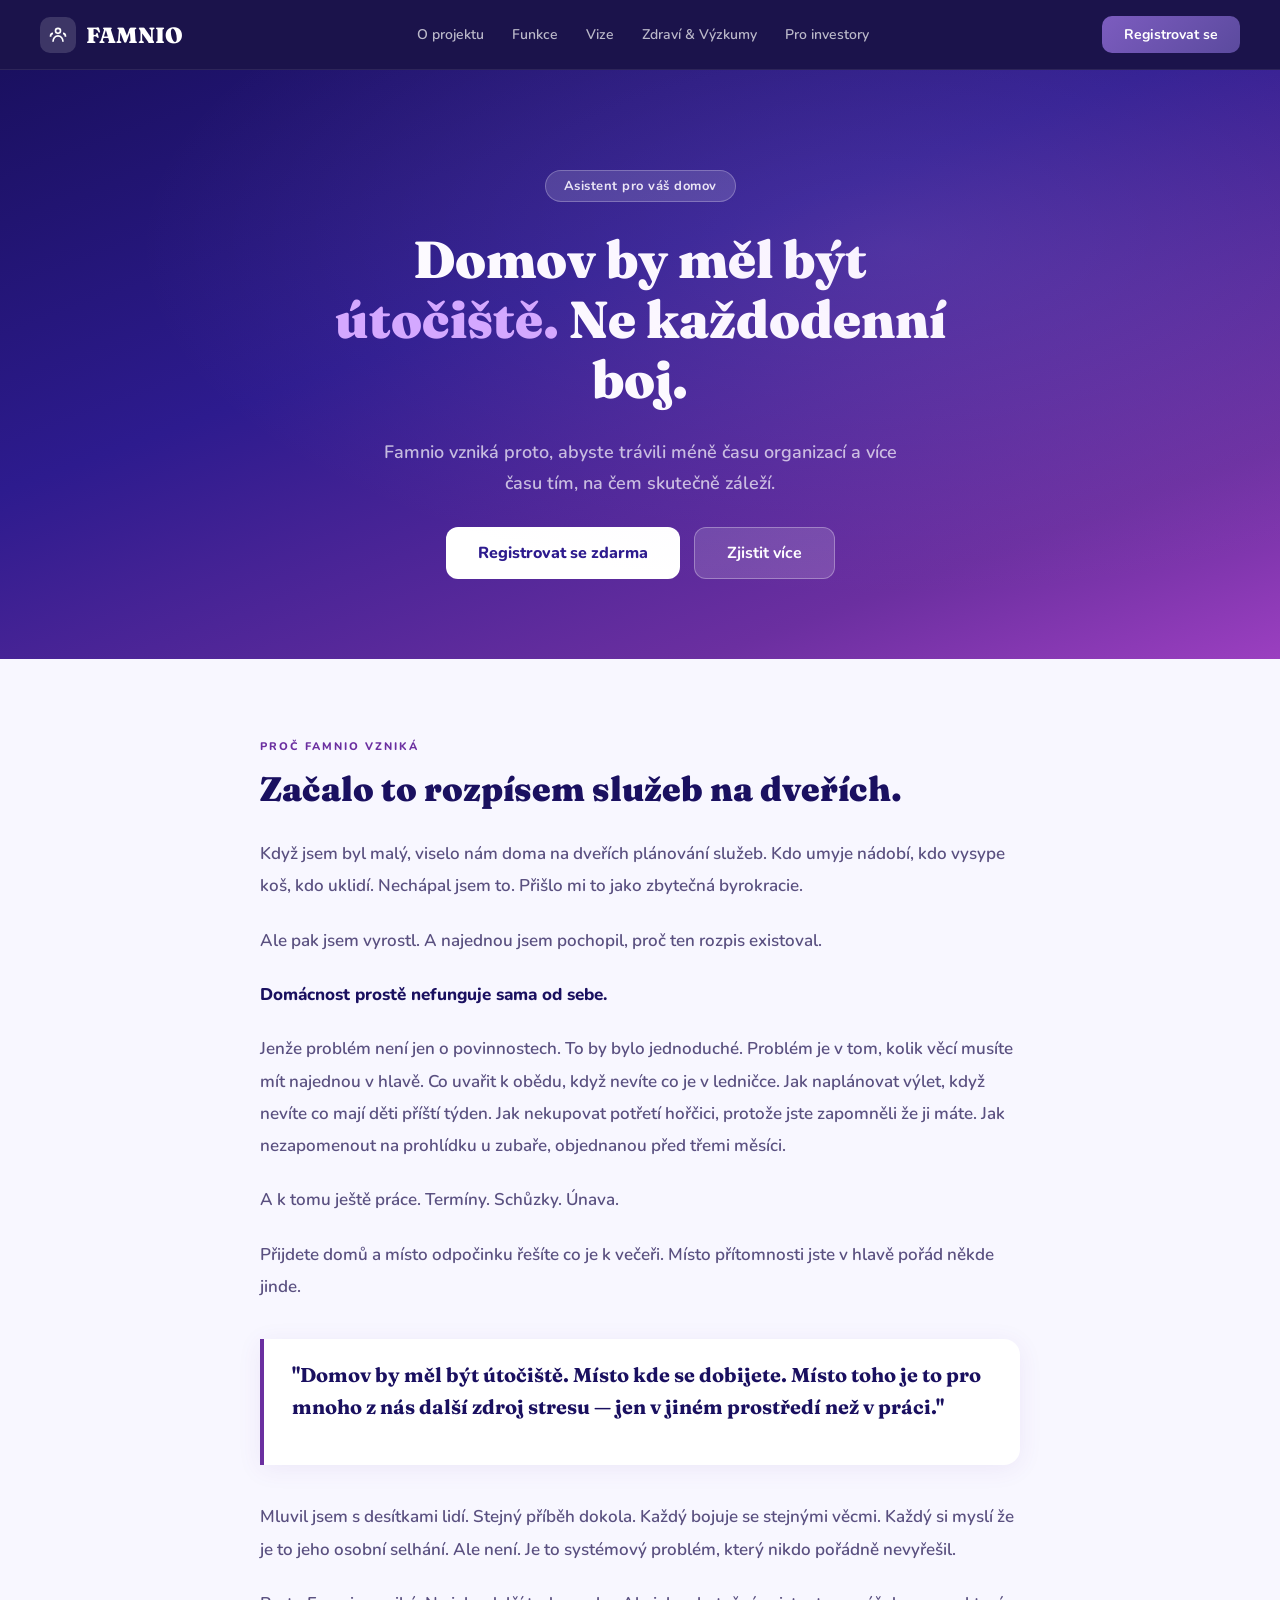
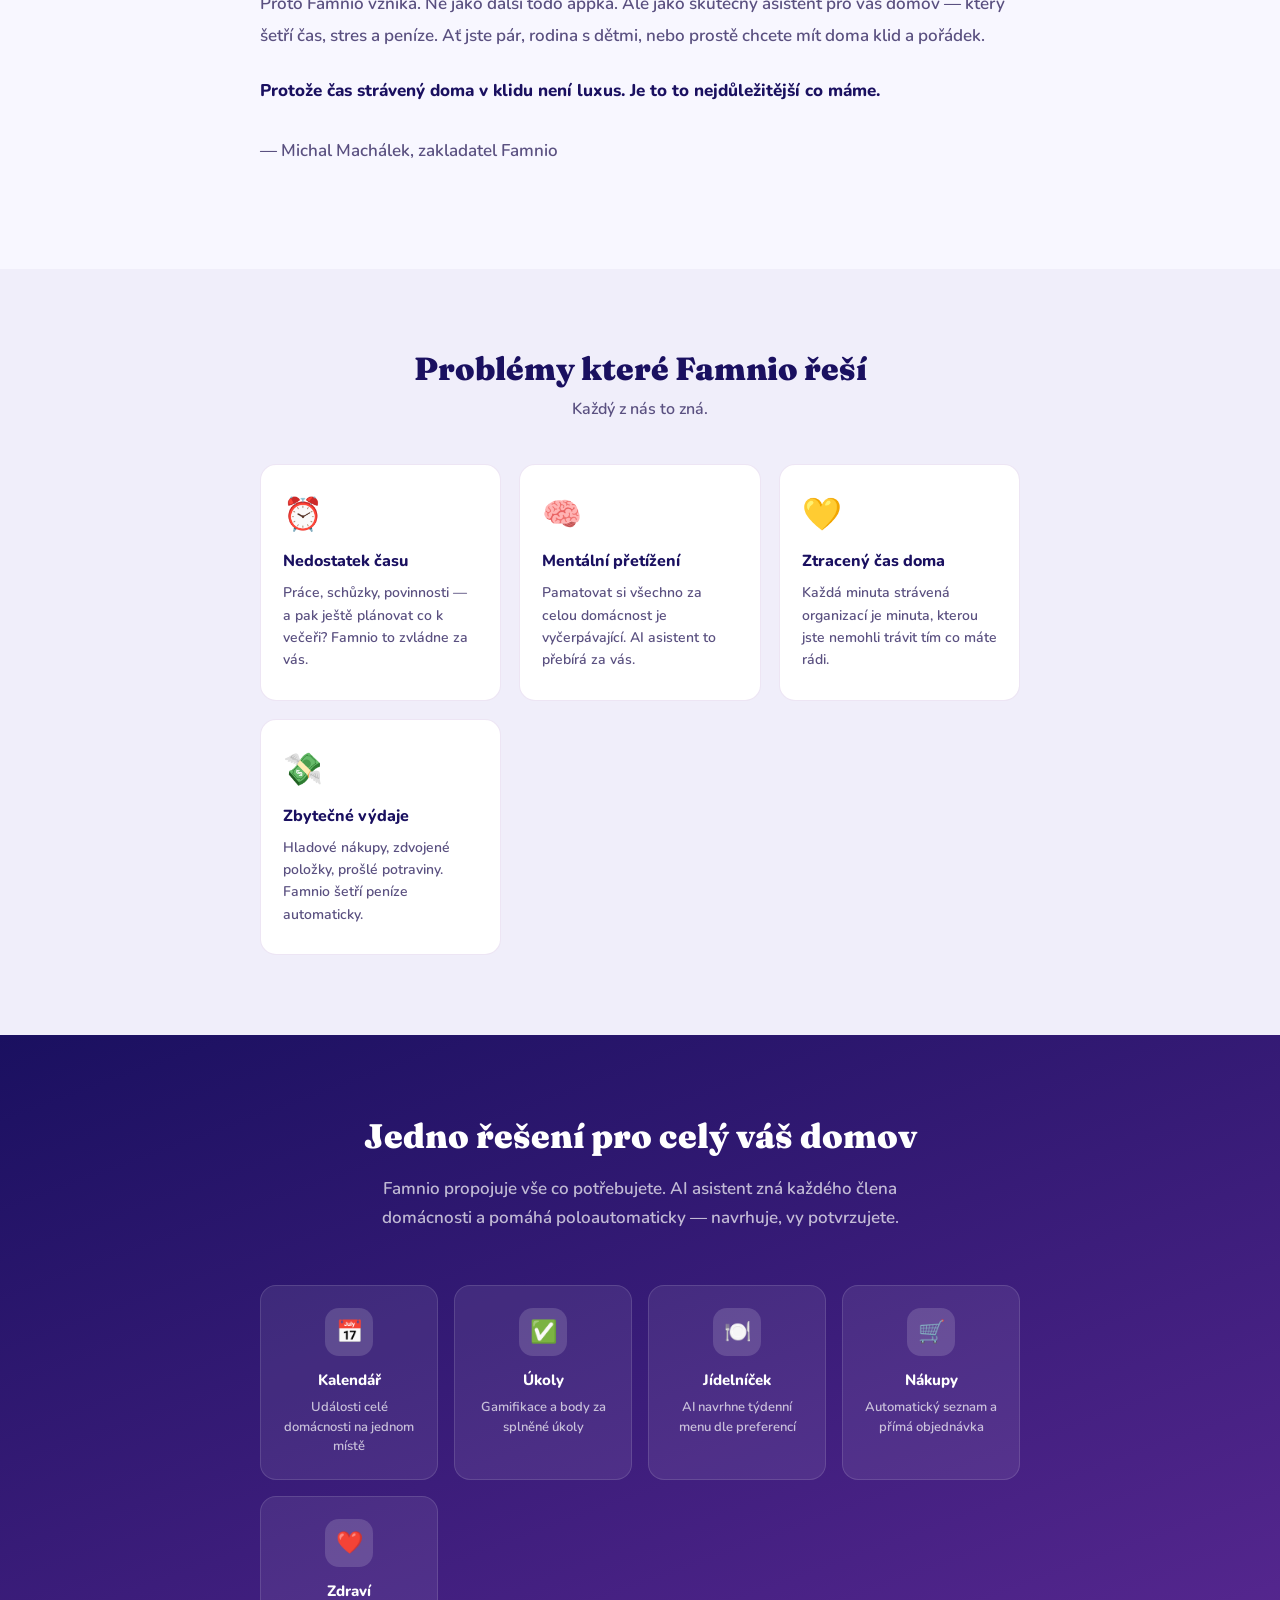
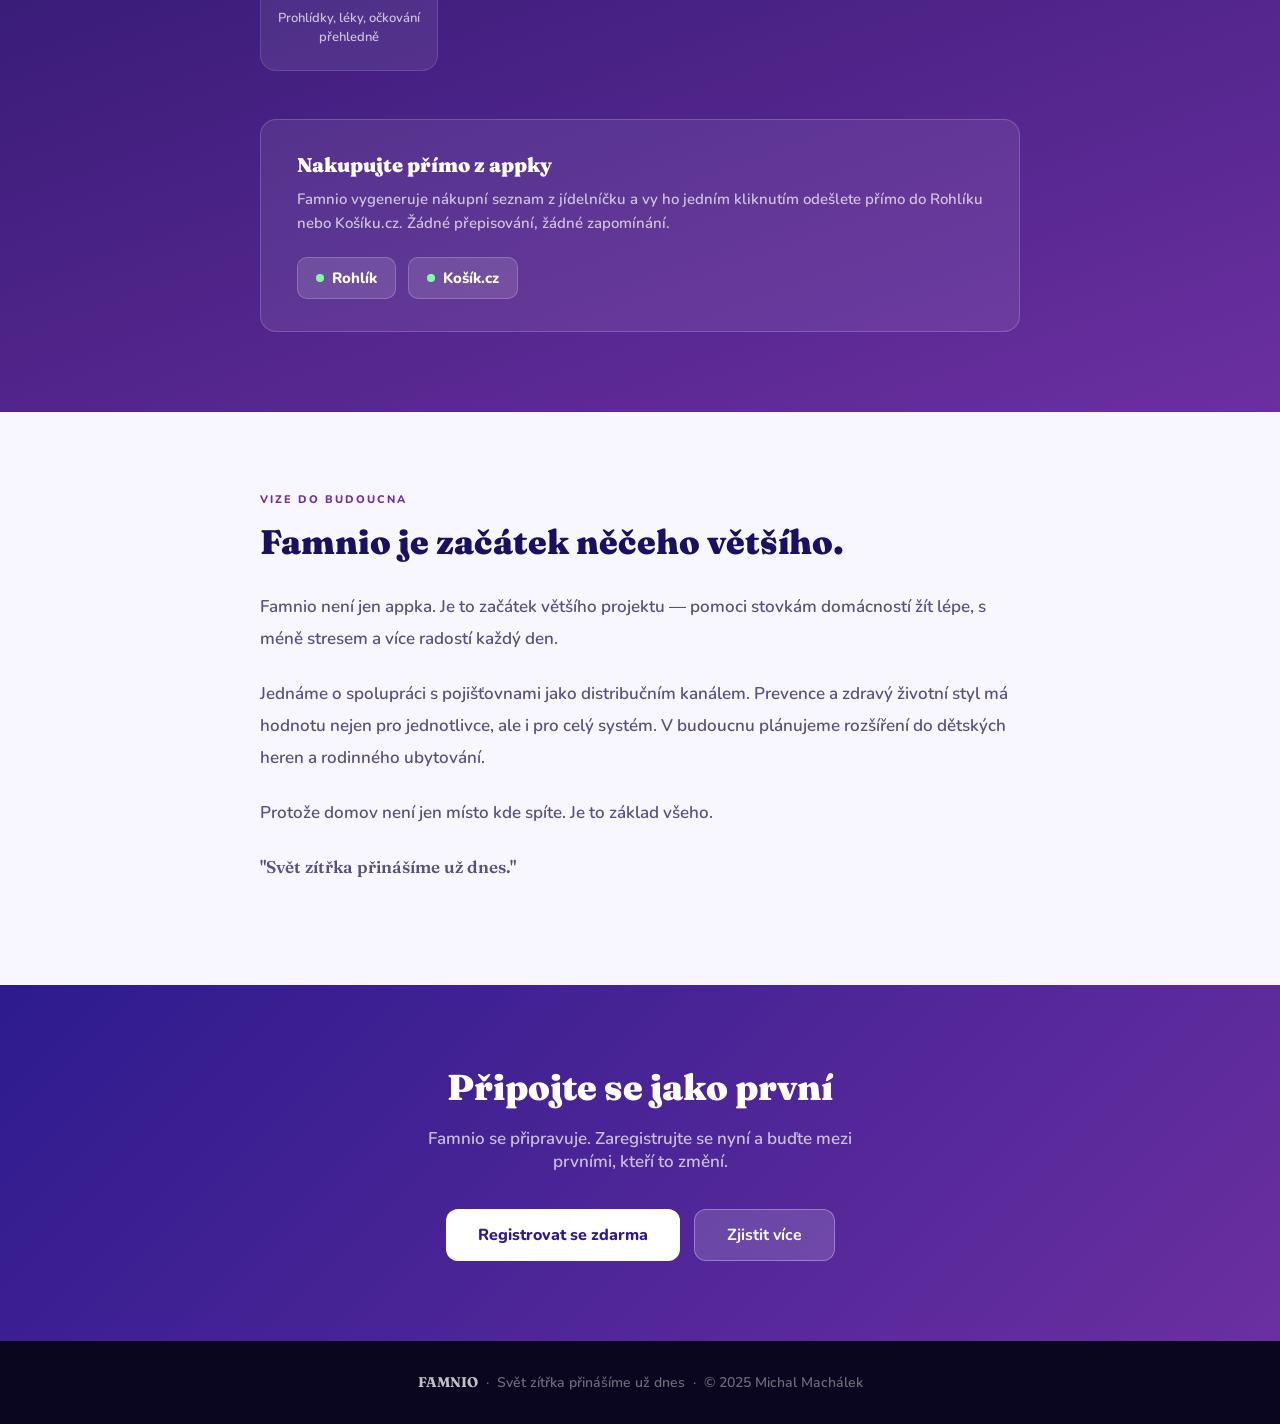
==== famnio.html @ 7dd809b7 "Přidán web famnio.html" ====
<!DOCTYPE html>
<html lang="cs">
<head>
  <meta charset="UTF-8">
  <meta name="viewport" content="width=device-width, initial-scale=1.0">
  <title>Famnio – Asistent pro váš domov</title>
  <link rel="preconnect" href="https://fonts.googleapis.com">
  <link href="https://fonts.googleapis.com/css2?family=Fraunces:wght@700;900&family=Nunito:wght@400;600;700;800&display=swap" rel="stylesheet">
  <style>
    :root {
      --purple-dark: #1a1060;
      --purple-mid: #2d1b8e;
      --purple: #6b2fa0;
      --purple-light: #9b3fc0;
      --purple-accent: #d4a8ff;
      --white: #ffffff;
      --white-70: rgba(255,255,255,0.7);
      --white-15: rgba(255,255,255,0.15);
      --white-08: rgba(255,255,255,0.08);
      --bg: #f8f7ff;
      --bg-alt: #f0eefa;
      --text: #1a1060;
      --text-secondary: #5a5080;
      --border: rgba(107,47,160,0.12);
      --radius: 16px;
    }
    * { box-sizing: border-box; margin: 0; padding: 0; }
    html { scroll-behavior: smooth; }
    body { font-family: 'Nunito', sans-serif; background: var(--bg); color: var(--text); }

    /* NAV */
    nav {
      display: flex; align-items: center; justify-content: space-between;
      padding: 16px 40px;
      background: rgba(20,12,70,0.97);
      border-bottom: 1px solid rgba(255,255,255,0.08);
      position: sticky; top: 0; z-index: 100;
      backdrop-filter: blur(12px);
    }
    .nav-logo { display: flex; align-items: center; gap: 10px; color: #fff; font-family: 'Fraunces', serif; font-size: 22px; font-weight: 900; text-decoration: none; }
    .nav-logo-icon { width: 36px; height: 36px; background: var(--white-15); border-radius: 10px; display: flex; align-items: center; justify-content: center; }
    .nav-links { display: flex; gap: 28px; }
    .nav-links a { color: var(--white-70); font-size: 14px; font-weight: 600; text-decoration: none; transition: color 0.2s; }
    .nav-links a:hover { color: #fff; }
    .btn-nav { background: linear-gradient(135deg, #7c5cbf, #5b4a9e); color: #fff; border: none; padding: 9px 22px; border-radius: 10px; font-size: 14px; font-weight: 700; cursor: pointer; font-family: 'Nunito', sans-serif; transition: opacity 0.2s; }
    .btn-nav:hover { opacity: 0.9; }

    /* HERO */
    .hero {
      background: linear-gradient(160deg, var(--purple-dark) 0%, var(--purple-mid) 40%, var(--purple) 80%, var(--purple-light) 100%);
      color: #fff; padding: 100px 40px 80px;
      text-align: center; display: flex; flex-direction: column; align-items: center; gap: 28px;
      position: relative; overflow: hidden;
    }
    .hero::before {
      content: ''; position: absolute; inset: 0;
      background: radial-gradient(ellipse at 70% 30%, rgba(212,168,255,0.15) 0%, transparent 60%);
      pointer-events: none;
    }
    .hero-badge {
      background: var(--white-15); border: 1px solid rgba(255,255,255,0.25);
      border-radius: 20px; padding: 6px 18px; font-size: 13px; font-weight: 700;
      color: rgba(255,255,255,0.9); letter-spacing: 0.5px;
    }
    .hero h1 { font-family: 'Fraunces', serif; font-size: 52px; font-weight: 900; line-height: 1.15; max-width: 680px; }
    .hero h1 span { color: var(--purple-accent); }
    .hero p { font-size: 18px; color: var(--white-70); max-width: 520px; line-height: 1.7; font-weight: 600; }
    .hero-btns { display: flex; gap: 14px; flex-wrap: wrap; justify-content: center; }
    .btn-primary { background: #fff; color: var(--purple-mid); border: none; padding: 14px 32px; border-radius: 12px; font-size: 16px; font-weight: 800; cursor: pointer; font-family: 'Nunito', sans-serif; transition: transform 0.15s; }
    .btn-primary:hover { transform: translateY(-2px); }
    .btn-secondary { background: var(--white-15); color: #fff; border: 1px solid rgba(255,255,255,0.3); padding: 14px 32px; border-radius: 12px; font-size: 16px; font-weight: 700; cursor: pointer; font-family: 'Nunito', sans-serif; transition: background 0.2s; }
    .btn-secondary:hover { background: rgba(255,255,255,0.2); }

    /* SECTIONS */
    .section { padding: 80px 40px; background: var(--bg); }
    .section-alt { padding: 80px 40px; background: var(--bg-alt); }
    .inner { max-width: 760px; margin: 0 auto; }
    .label { font-size: 11px; font-weight: 800; color: var(--purple); text-transform: uppercase; letter-spacing: 2px; margin-bottom: 14px; }
    .section-title { font-family: 'Fraunces', serif; font-size: 34px; font-weight: 900; color: var(--text); margin-bottom: 28px; line-height: 1.25; }
    .section-title-center { font-family: 'Fraunces', serif; font-size: 32px; font-weight: 900; color: var(--text); text-align: center; margin-bottom: 10px; }
    .section-sub { font-size: 16px; color: var(--text-secondary); text-align: center; margin-bottom: 44px; font-weight: 600; }

    /* STORY */
    .story-text p { font-size: 17px; color: var(--text-secondary); line-height: 1.9; margin-bottom: 22px; font-weight: 600; }
    .story-text strong { color: var(--text); font-weight: 800; }
    .quote-block {
      border-left: 4px solid var(--purple); padding: 20px 28px; margin: 36px 0;
      background: white; border-radius: 0 16px 16px 0;
      box-shadow: 0 4px 24px rgba(107,47,160,0.08);
    }
    .quote-block p { font-family: 'Fraunces', serif; font-size: 20px; color: var(--text); line-height: 1.6; font-weight: 700; }
    .author { font-size: 15px; color: var(--purple); font-weight: 800; margin-top: 28px; }

    /* PROBLEMS */
    .problems-grid { display: grid; grid-template-columns: repeat(auto-fit, minmax(200px, 1fr)); gap: 18px; }
    .problem-card { background: white; border: 1px solid var(--border); border-radius: var(--radius); padding: 28px 22px; transition: box-shadow 0.2s; }
    .problem-card:hover { box-shadow: 0 8px 32px rgba(107,47,160,0.12); }
    .problem-icon { font-size: 32px; margin-bottom: 14px; }
    .problem-card h3 { font-size: 16px; font-weight: 800; color: var(--text); margin-bottom: 10px; }
    .problem-card p { font-size: 14px; color: var(--text-secondary); line-height: 1.6; font-weight: 600; }

    /* SOLUTION */
    .solution {
      background: linear-gradient(160deg, var(--purple-dark), var(--purple));
      color: #fff; padding: 80px 40px; text-align: center;
    }
    .solution h2 { font-family: 'Fraunces', serif; font-size: 34px; font-weight: 900; margin-bottom: 18px; }
    .solution > p { font-size: 17px; color: var(--white-70); max-width: 540px; margin: 0 auto 52px; line-height: 1.7; font-weight: 600; }
    .features-grid { display: grid; grid-template-columns: repeat(auto-fit, minmax(160px, 1fr)); gap: 16px; max-width: 760px; margin: 0 auto 48px; }
    .feature-card { background: var(--white-08); border: 1px solid rgba(255,255,255,0.12); border-radius: var(--radius); padding: 22px 16px; text-align: center; transition: background 0.2s; }
    .feature-card:hover { background: rgba(255,255,255,0.12); }
    .feature-icon { width: 48px; height: 48px; border-radius: 14px; background: var(--white-15); display: flex; align-items: center; justify-content: center; margin: 0 auto 14px; font-size: 22px; }
    .feature-card h3 { font-size: 15px; font-weight: 800; color: #fff; margin-bottom: 8px; }
    .feature-card p { font-size: 13px; color: var(--white-70); line-height: 1.5; font-weight: 600; }

    /* INTEGRATION BOX */
    .integration-box {
      background: var(--white-08); border: 1px solid rgba(255,255,255,0.18);
      border-radius: var(--radius); padding: 32px 36px; max-width: 760px; margin: 0 auto;
      text-align: left;
    }
    .integration-box h3 { font-family: 'Fraunces', serif; font-size: 20px; font-weight: 900; color: #fff; margin-bottom: 10px; }
    .integration-box p { font-size: 15px; color: var(--white-70); margin-bottom: 22px; line-height: 1.6; font-weight: 600; }
    .integration-logos { display: flex; gap: 12px; flex-wrap: wrap; }
    .integration-badge {
      background: rgba(255,255,255,0.12); border: 1px solid rgba(255,255,255,0.2);
      border-radius: 10px; padding: 10px 18px; font-size: 15px; font-weight: 800;
      color: #fff; display: flex; align-items: center; gap: 8px;
    }
    .badge-dot { width: 8px; height: 8px; border-radius: 50%; background: #7dff9b; }

    /* VISION */
    .vision-text p { font-size: 17px; color: var(--text-secondary); line-height: 1.9; margin-bottom: 22px; font-weight: 600; }
    .vision-quote { font-family: 'Fraunces', serif; font-size: 22px; color: var(--purple); font-weight: 900; margin-top: 12px; }

    /* CTA */
    .cta {
      background: linear-gradient(135deg, var(--purple-mid), var(--purple));
      padding: 80px 40px; text-align: center; color: #fff;
    }
    .cta h2 { font-family: 'Fraunces', serif; font-size: 36px; font-weight: 900; margin-bottom: 18px; }
    .cta p { font-size: 17px; color: var(--white-70); margin-bottom: 36px; max-width: 480px; margin-left: auto; margin-right: auto; font-weight: 600; }
    .cta-btns { display: flex; gap: 14px; justify-content: center; flex-wrap: wrap; }

    /* FOOTER */
    footer {
      background: #0a061f; color: rgba(255,255,255,0.4);
      padding: 32px 40px; text-align: center; font-size: 14px; font-weight: 600;
    }
    footer strong { color: rgba(255,255,255,0.75); font-family: 'Fraunces', serif; }

    @media (max-width: 768px) {
      nav { padding: 14px 20px; }
      .nav-links { display: none; }
      .hero { padding: 70px 24px 60px; }
      .hero h1 { font-size: 36px; }
      .section, .section-alt { padding: 60px 24px; }
      .solution { padding: 60px 24px; }
      .cta { padding: 60px 24px; }
      footer { padding: 24px 20px; }
    }
  </style>
</head>
<body>

<nav>
  <a class="nav-logo" href="#">
    <div class="nav-logo-icon">
      <svg width="20" height="20" viewBox="0 0 24 24" fill="none" stroke="white" stroke-width="2">
        <circle cx="12" cy="7" r="3"/>
        <path d="M6 20c0-4 2.7-7 6-7s6 3 6 7"/>
        <path d="M3 14c0-2.5 1.5-4 3-4"/>
        <path d="M21 14c0-2.5-1.5-4-3-4"/>
      </svg>
    </div>
    FAMNIO
  </a>
  <div class="nav-links">
    <a href="#proc">O projektu</a>
    <a href="#funkce">Funkce</a>
    <a href="#vize">Vize</a>
    <a href="#zdravi">Zdraví & Výzkumy</a>
    <a href="#investori">Pro investory</a>
  </div>
  <button class="btn-nav">Registrovat se</button>
</nav>

<div class="hero">
  <span class="hero-badge">Asistent pro váš domov</span>
  <h1>Domov by měl být <span>útočiště.</span> Ne každodenní boj.</h1>
  <p>Famnio vzniká proto, abyste trávili méně času organizací a více času tím, na čem skutečně záleží.</p>
  <div class="hero-btns">
    <button class="btn-primary">Registrovat se zdarma</button>
    <button class="btn-secondary">Zjistit více</button>
  </div>
</div>

<div class="section" id="proc">
  <div class="inner">
    <p class="label">Proč Famnio vzniká</p>
    <h2 class="section-title">Začalo to rozpísem služeb na dveřích.</h2>
    <div class="story-text">
      <p>Když jsem byl malý, viselo nám doma na dveřích plánování služeb. Kdo umyje nádobí, kdo vysype koš, kdo uklidí. Nechápal jsem to. Přišlo mi to jako zbytečná byrokracie.</p>
      <p>Ale pak jsem vyrostl. A najednou jsem pochopil, proč ten rozpis existoval.</p>
      <p><strong>Domácnost prostě nefunguje sama od sebe.</strong></p>
      <p>Jenže problém není jen o povinnostech. To by bylo jednoduché. Problém je v tom, kolik věcí musíte mít najednou v hlavě. Co uvařit k obědu, když nevíte co je v ledničce. Jak naplánovat výlet, když nevíte co mají děti příští týden. Jak nekupovat potřetí hořčici, protože jste zapomněli že ji máte. Jak nezapomenout na prohlídku u zubaře, objednanou před třemi měsíci.</p>
      <p>A k tomu ještě práce. Termíny. Schůzky. Únava.</p>
      <p>Přijdete domů a místo odpočinku řešíte co je k večeři. Místo přítomnosti jste v hlavě pořád někde jinde.</p>
      <div class="quote-block">
        <p>"Domov by měl být útočiště. Místo kde se dobijete. Místo toho je to pro mnoho z nás další zdroj stresu — jen v jiném prostředí než v práci."</p>
      </div>
      <p>Mluvil jsem s desítkami lidí. Stejný příběh dokola. Každý bojuje se stejnými věcmi. Každý si myslí že je to jeho osobní selhání. Ale není. Je to systémový problém, který nikdo pořádně nevyřešil.</p>
      <p>Proto Famnio vzniká. Ne jako další todo appka. Ale jako skutečný asistent pro váš domov — který šetří čas, stres a peníze. Ať jste pár, rodina s dětmi, nebo prostě chcete mít doma klid a pořádek.</p>
      <p><strong>Protože čas strávený doma v klidu není luxus. Je to to nejdůležitější co máme.</strong></p>
      <p class="author">— Michal Machálek, zakladatel Famnio</p>
    </div>
  </div>
</div>

<div class="section-alt">
  <div class="inner">
    <p class="section-title-center">Problémy které Famnio řeší</p>
    <p class="section-sub">Každý z nás to zná.</p>
    <div class="problems-grid">
      <div class="problem-card">
        <div class="problem-icon">⏰</div>
        <h3>Nedostatek času</h3>
        <p>Práce, schůzky, povinnosti — a pak ještě plánovat co k večeři? Famnio to zvládne za vás.</p>
      </div>
      <div class="problem-card">
        <div class="problem-icon">🧠</div>
        <h3>Mentální přetížení</h3>
        <p>Pamatovat si všechno za celou domácnost je vyčerpávající. AI asistent to přebírá za vás.</p>
      </div>
      <div class="problem-card">
        <div class="problem-icon">💛</div>
        <h3>Ztracený čas doma</h3>
        <p>Každá minuta strávená organizací je minuta, kterou jste nemohli trávit tím co máte rádi.</p>
      </div>
      <div class="problem-card">
        <div class="problem-icon">💸</div>
        <h3>Zbytečné výdaje</h3>
        <p>Hladové nákupy, zdvojené položky, prošlé potraviny. Famnio šetří peníze automaticky.</p>
      </div>
    </div>
  </div>
</div>

<div class="solution" id="funkce">
  <h2>Jedno řešení pro celý váš domov</h2>
  <p>Famnio propojuje vše co potřebujete. AI asistent zná každého člena domácnosti a pomáhá poloautomaticky — navrhuje, vy potvrzujete.</p>
  <div class="features-grid">
    <div class="feature-card">
      <div class="feature-icon">📅</div>
      <h3>Kalendář</h3>
      <p>Události celé domácnosti na jednom místě</p>
    </div>
    <div class="feature-card">
      <div class="feature-icon">✅</div>
      <h3>Úkoly</h3>
      <p>Gamifikace a body za splněné úkoly</p>
    </div>
    <div class="feature-card">
      <div class="feature-icon">🍽️</div>
      <h3>Jídelníček</h3>
      <p>AI navrhne týdenní menu dle preferencí</p>
    </div>
    <div class="feature-card">
      <div class="feature-icon">🛒</div>
      <h3>Nákupy</h3>
      <p>Automatický seznam a přímá objednávka</p>
    </div>
    <div class="feature-card">
      <div class="feature-icon">❤️</div>
      <h3>Zdraví</h3>
      <p>Prohlídky, léky, očkování přehledně</p>
    </div>
  </div>
  <div class="integration-box">
    <h3>Nakupujte přímo z appky</h3>
    <p>Famnio vygeneruje nákupní seznam z jídelníčku a vy ho jedním kliknutím odešlete přímo do Rohlíku nebo Košíku.cz. Žádné přepisování, žádné zapomínání.</p>
    <div class="integration-logos">
      <div class="integration-badge"><div class="badge-dot"></div> Rohlík</div>
      <div class="integration-badge"><div class="badge-dot"></div> Košík.cz</div>
    </div>
  </div>
</div>

<div class="section" id="vize">
  <div class="inner">
    <p class="label">Vize do budoucna</p>
    <h2 class="section-title">Famnio je začátek něčeho většího.</h2>
    <div class="vision-text">
      <p>Famnio není jen appka. Je to začátek většího projektu — pomoci stovkám domácností žít lépe, s méně stresem a více radostí každý den.</p>
      <p>Jednáme o spolupráci s pojišťovnami jako distribučním kanálem. Prevence a zdravý životní styl má hodnotu nejen pro jednotlivce, ale i pro celý systém. V budoucnu plánujeme rozšíření do dětských heren a rodinného ubytování.</p>
      <p>Protože domov není jen místo kde spíte. Je to základ všeho.</p>
      <p class="vision-quote">"Svět zítřka přinášíme už dnes."</p>
    </div>
  </div>
</div>

<div class="cta">
  <h2>Připojte se jako první</h2>
  <p>Famnio se připravuje. Zaregistrujte se nyní a buďte mezi prvními, kteří to změní.</p>
  <div class="cta-btns">
    <button class="btn-primary">Registrovat se zdarma</button>
    <button class="btn-secondary">Zjistit více</button>
  </div>
</div>

<footer>
  <strong>FAMNIO</strong> &nbsp;·&nbsp; Svět zítřka přinášíme už dnes &nbsp;·&nbsp; © 2025 Michal Machálek
</footer>

</body>
</html>
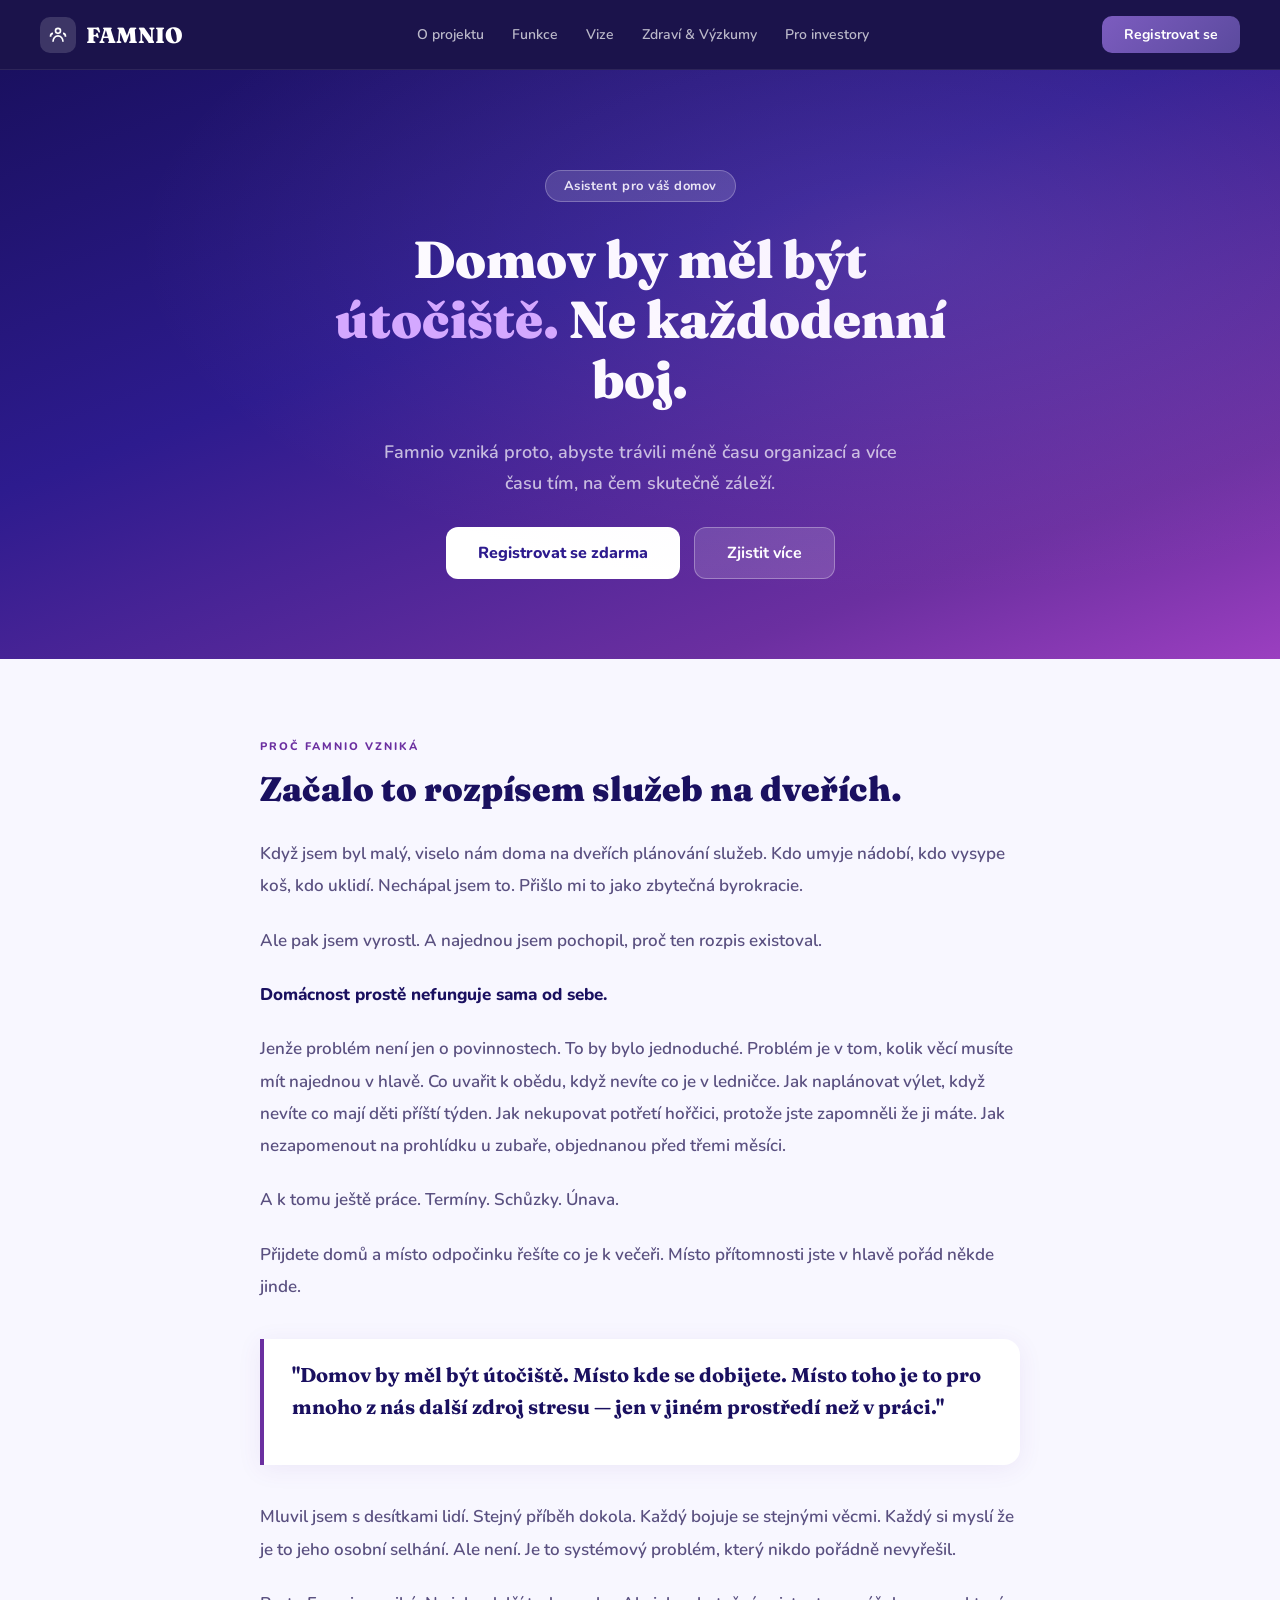
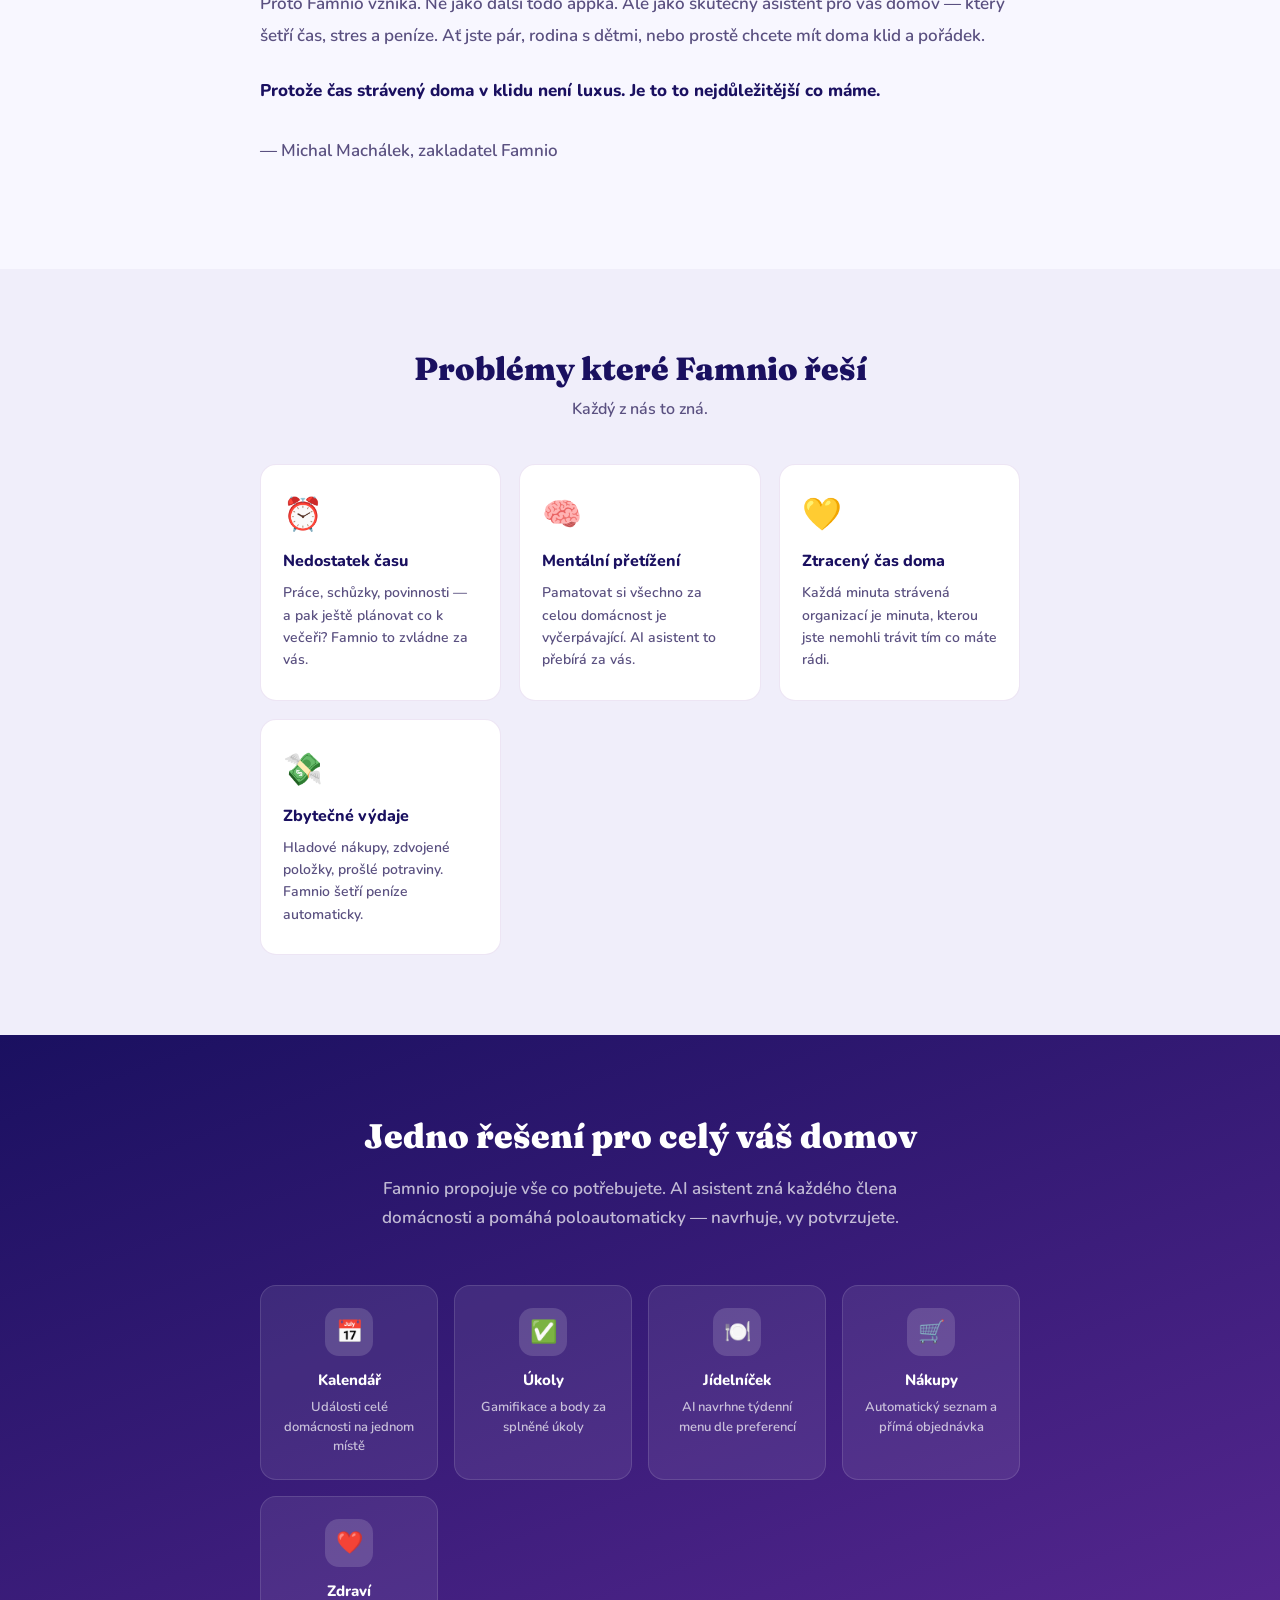
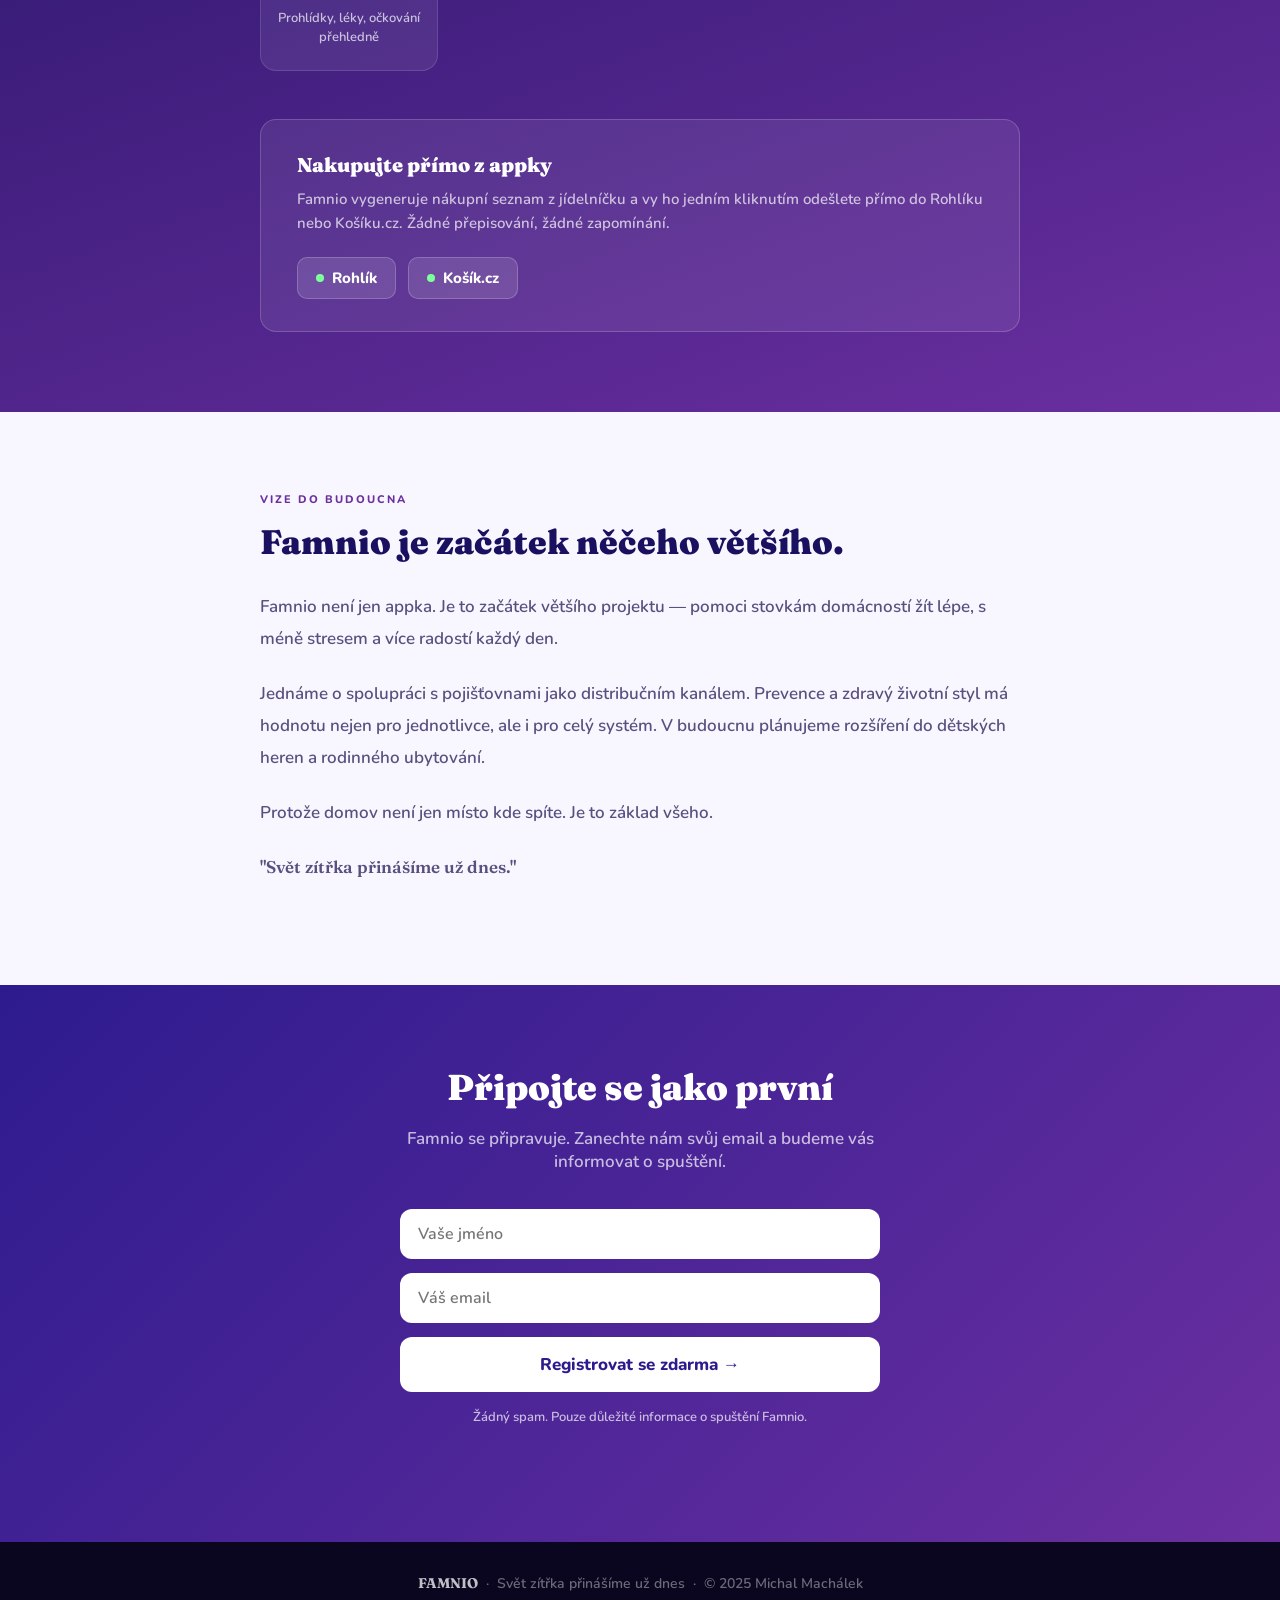
==== commit c8d1cf9f: "Přidán registrační formulář" ====
--- a/famnio.html
+++ b/famnio.html
@@ -182,7 +182,7 @@
     <a href="#zdravi">Zdraví & Výzkumy</a>
     <a href="#investori">Pro investory</a>
   </div>
-  <button class="btn-nav">Registrovat se</button>
+  <a href="#registrace" style="text-decoration:none;"><button class="btn-nav">Registrovat se</button></a>
 </nav>
 
 <div class="hero">
@@ -299,13 +299,19 @@
   </div>
 </div>
 
-<div class="cta">
+<div class="cta" id="registrace">
   <h2>Připojte se jako první</h2>
-  <p>Famnio se připravuje. Zaregistrujte se nyní a buďte mezi prvními, kteří to změní.</p>
-  <div class="cta-btns">
-    <button class="btn-primary">Registrovat se zdarma</button>
-    <button class="btn-secondary">Zjistit více</button>
-  </div>
+  <p>Famnio se připravuje. Zanechte nám svůj email a budeme vás informovat o spuštění.</p>
+  <form action="https://formspree.io/f/xjgzvvoe" method="POST" style="max-width:480px; margin:0 auto; display:flex; flex-direction:column; gap:14px;">
+    <input type="text" name="name" placeholder="Vaše jméno" required
+      style="padding:14px 18px; border-radius:12px; border:none; font-size:16px; font-family:'Nunito',sans-serif; font-weight:600; outline:none;">
+    <input type="email" name="email" placeholder="Váš email" required
+      style="padding:14px 18px; border-radius:12px; border:none; font-size:16px; font-family:'Nunito',sans-serif; font-weight:600; outline:none;">
+    <input type="hidden" name="_subject" value="Nová registrace – Famnio">
+    <input type="hidden" name="_next" value="https://makeower2.github.io/famnio2.0/famnio.html?dekujeme=1">
+    <button type="submit" class="btn-primary" style="width:100%; padding:16px; font-size:17px;">Registrovat se zdarma →</button>
+  </form>
+  <p style="margin-top:16px; font-size:13px; color:var(--white-70);">Žádný spam. Pouze důležité informace o spuštění Famnio.</p>
 </div>
 
 <footer>
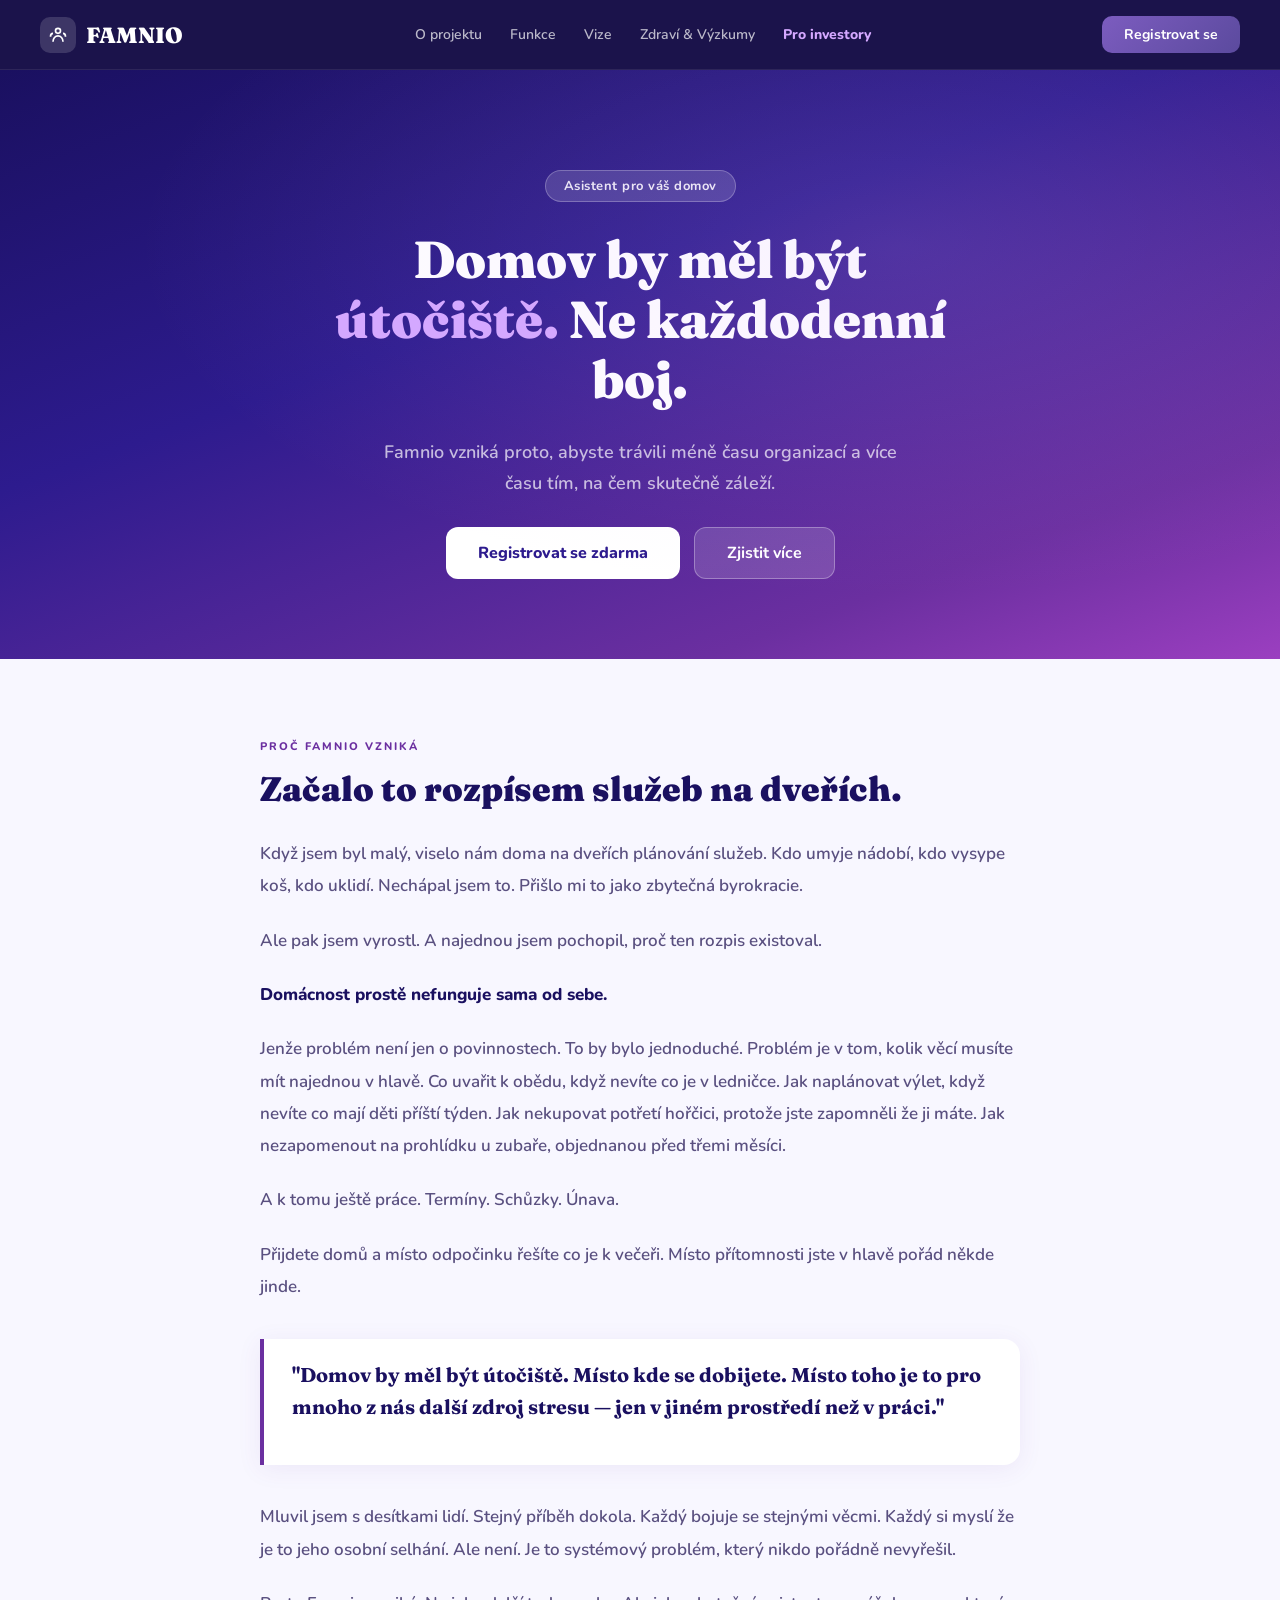
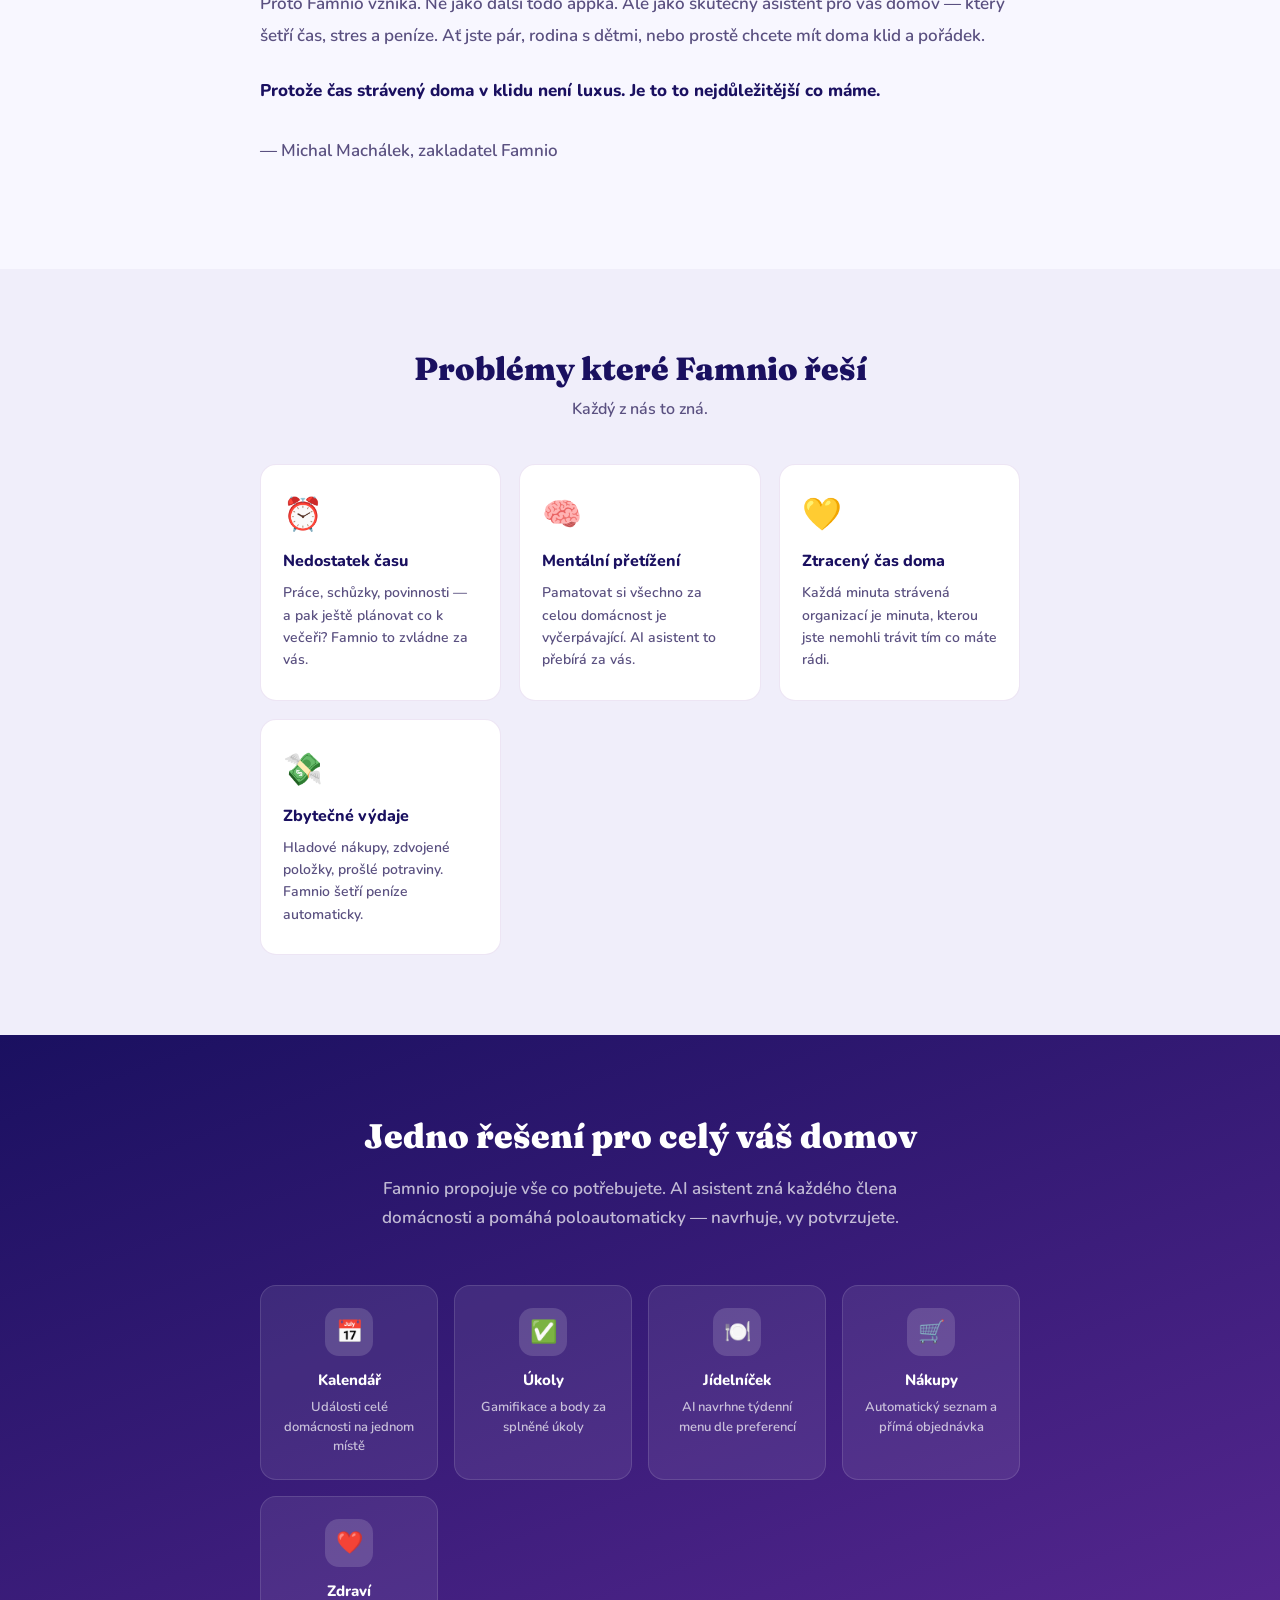
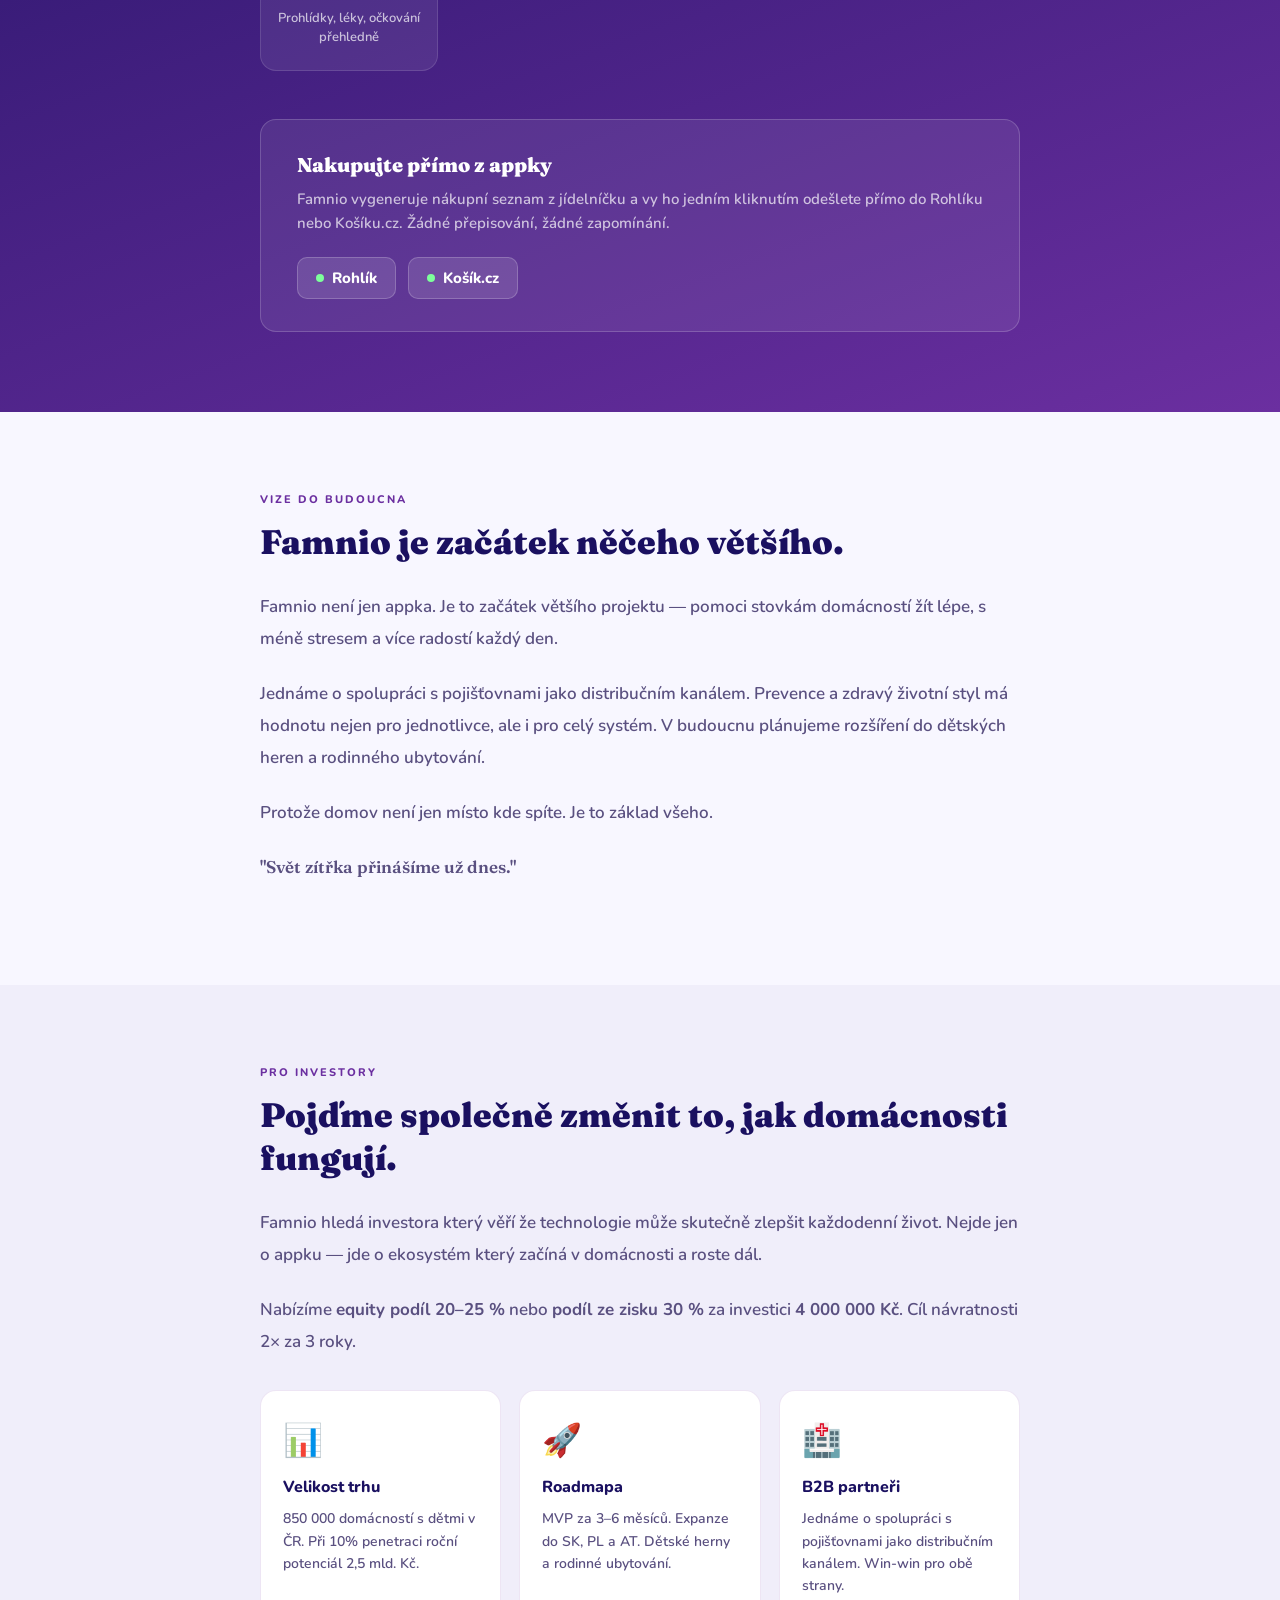
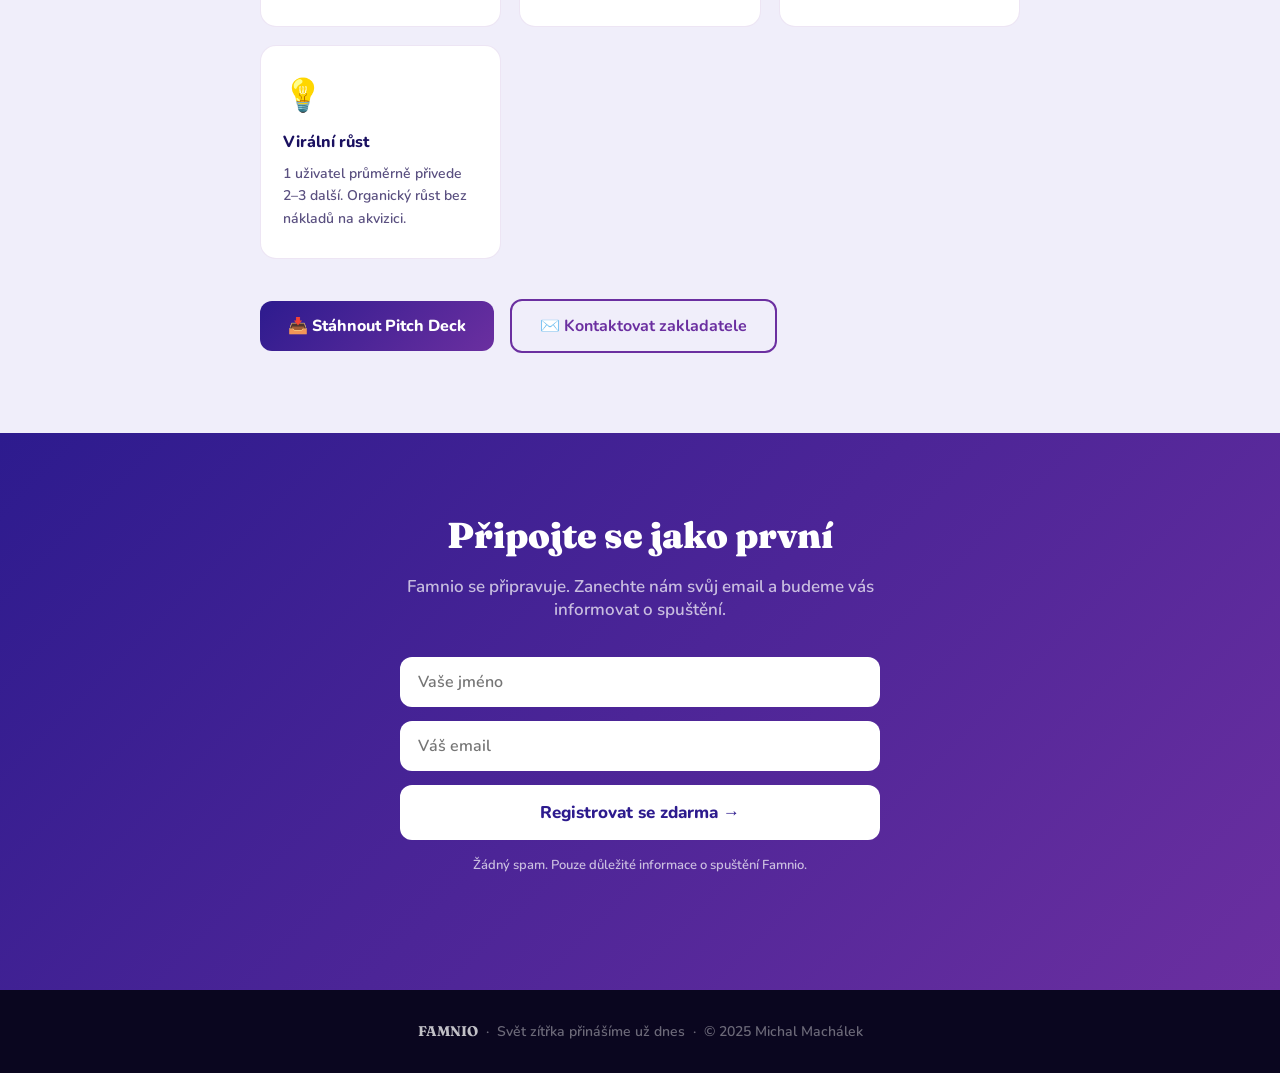
==== commit 8e8cd78c: "Přidána investor sekce a Pitch Deck" ====
--- a/famnio.html
+++ b/famnio.html
@@ -180,7 +180,7 @@
     <a href="#funkce">Funkce</a>
     <a href="#vize">Vize</a>
     <a href="#zdravi">Zdraví & Výzkumy</a>
-    <a href="#investori">Pro investory</a>
+    <a href="#investori" style="color:#d4a8ff; font-weight:800;">Pro investory</a>
   </div>
   <a href="#registrace" style="text-decoration:none;"><button class="btn-nav">Registrovat se</button></a>
 </nav>
@@ -299,6 +299,51 @@
   </div>
 </div>
 
+<div class="section-alt" id="investori">
+  <div class="inner">
+    <p class="label">Pro investory</p>
+    <h2 class="section-title">Pojďme společně změnit to, jak domácnosti fungují.</h2>
+    <div class="vision-text">
+      <p>Famnio hledá investora který věří že technologie může skutečně zlepšit každodenní život. Nejde jen o appku — jde o ekosystém který začíná v domácnosti a roste dál.</p>
+      <p>Nabízíme <strong>equity podíl 20–25 %</strong> nebo <strong>podíl ze zisku 30 %</strong> za investici <strong>4 000 000 Kč</strong>. Cíl návratnosti 2× za 3 roky.</p>
+    </div>
+    <div class="problems-grid" style="margin-top:32px;">
+      <div class="problem-card">
+        <div class="problem-icon">📊</div>
+        <h3>Velikost trhu</h3>
+        <p>850 000 domácností s dětmi v ČR. Při 10% penetraci roční potenciál 2,5 mld. Kč.</p>
+      </div>
+      <div class="problem-card">
+        <div class="problem-icon">🚀</div>
+        <h3>Roadmapa</h3>
+        <p>MVP za 3–6 měsíců. Expanze do SK, PL a AT. Dětské herny a rodinné ubytování.</p>
+      </div>
+      <div class="problem-card">
+        <div class="problem-icon">🏥</div>
+        <h3>B2B partneři</h3>
+        <p>Jednáme o spolupráci s pojišťovnami jako distribučním kanálem. Win-win pro obě strany.</p>
+      </div>
+      <div class="problem-card">
+        <div class="problem-icon">💡</div>
+        <h3>Virální růst</h3>
+        <p>1 uživatel průměrně přivede 2–3 další. Organický růst bez nákladů na akvizici.</p>
+      </div>
+    </div>
+    <div style="margin-top:40px; display:flex; gap:16px; flex-wrap:wrap; align-items:center;">
+      <a href="Famnio_PitchDeck.pptx" download style="text-decoration:none;">
+        <button class="btn-primary" style="background:linear-gradient(135deg,#2d1b8e,#6b2fa0); color:#fff; padding:14px 28px; font-size:16px; display:flex; align-items:center; gap:10px;">
+          📥 Stáhnout Pitch Deck
+        </button>
+      </a>
+      <a href="mailto:famniozonestudio@seznam.cz" style="text-decoration:none;">
+        <button class="btn-secondary" style="padding:14px 28px; font-size:16px; border:2px solid var(--purple); color:var(--purple); background:transparent; display:flex; align-items:center; gap:10px;">
+          ✉️ Kontaktovat zakladatele
+        </button>
+      </a>
+    </div>
+  </div>
+</div>
+
 <div class="cta" id="registrace">
   <h2>Připojte se jako první</h2>
   <p>Famnio se připravuje. Zanechte nám svůj email a budeme vás informovat o spuštění.</p>
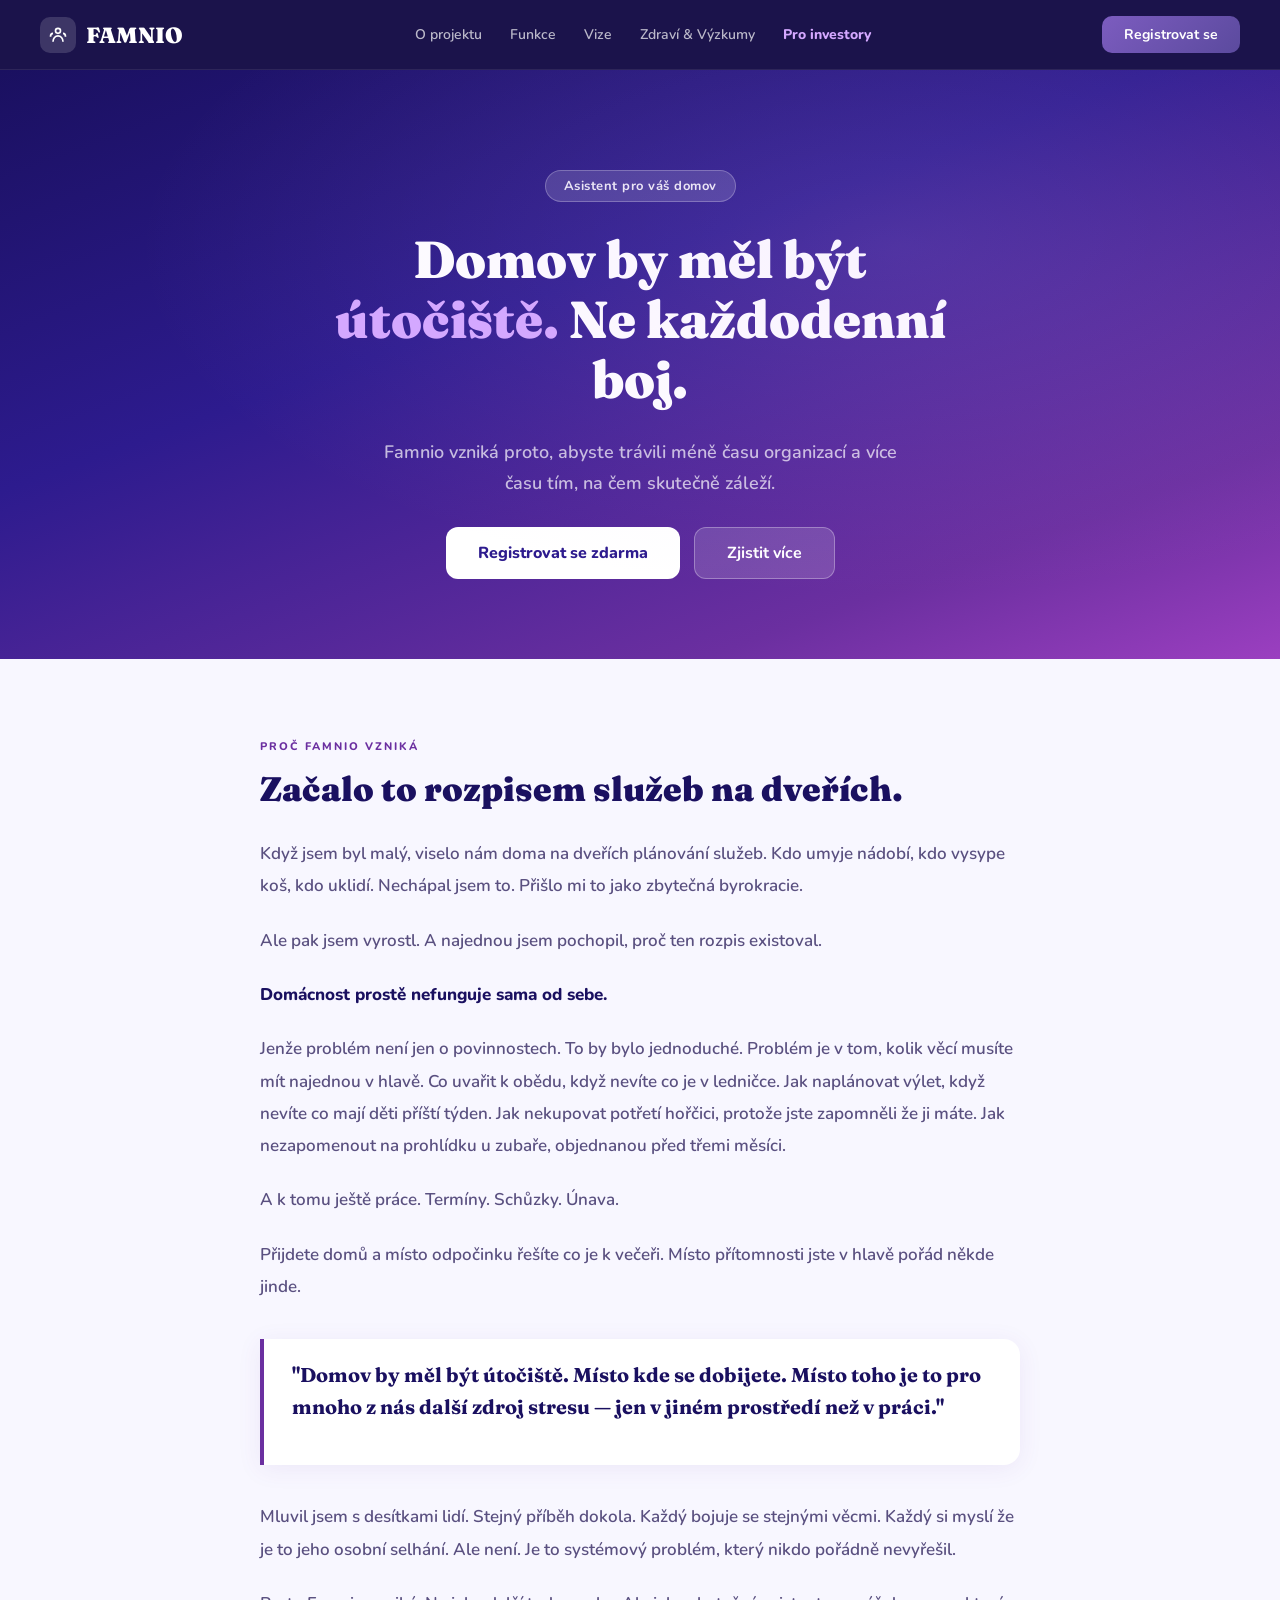
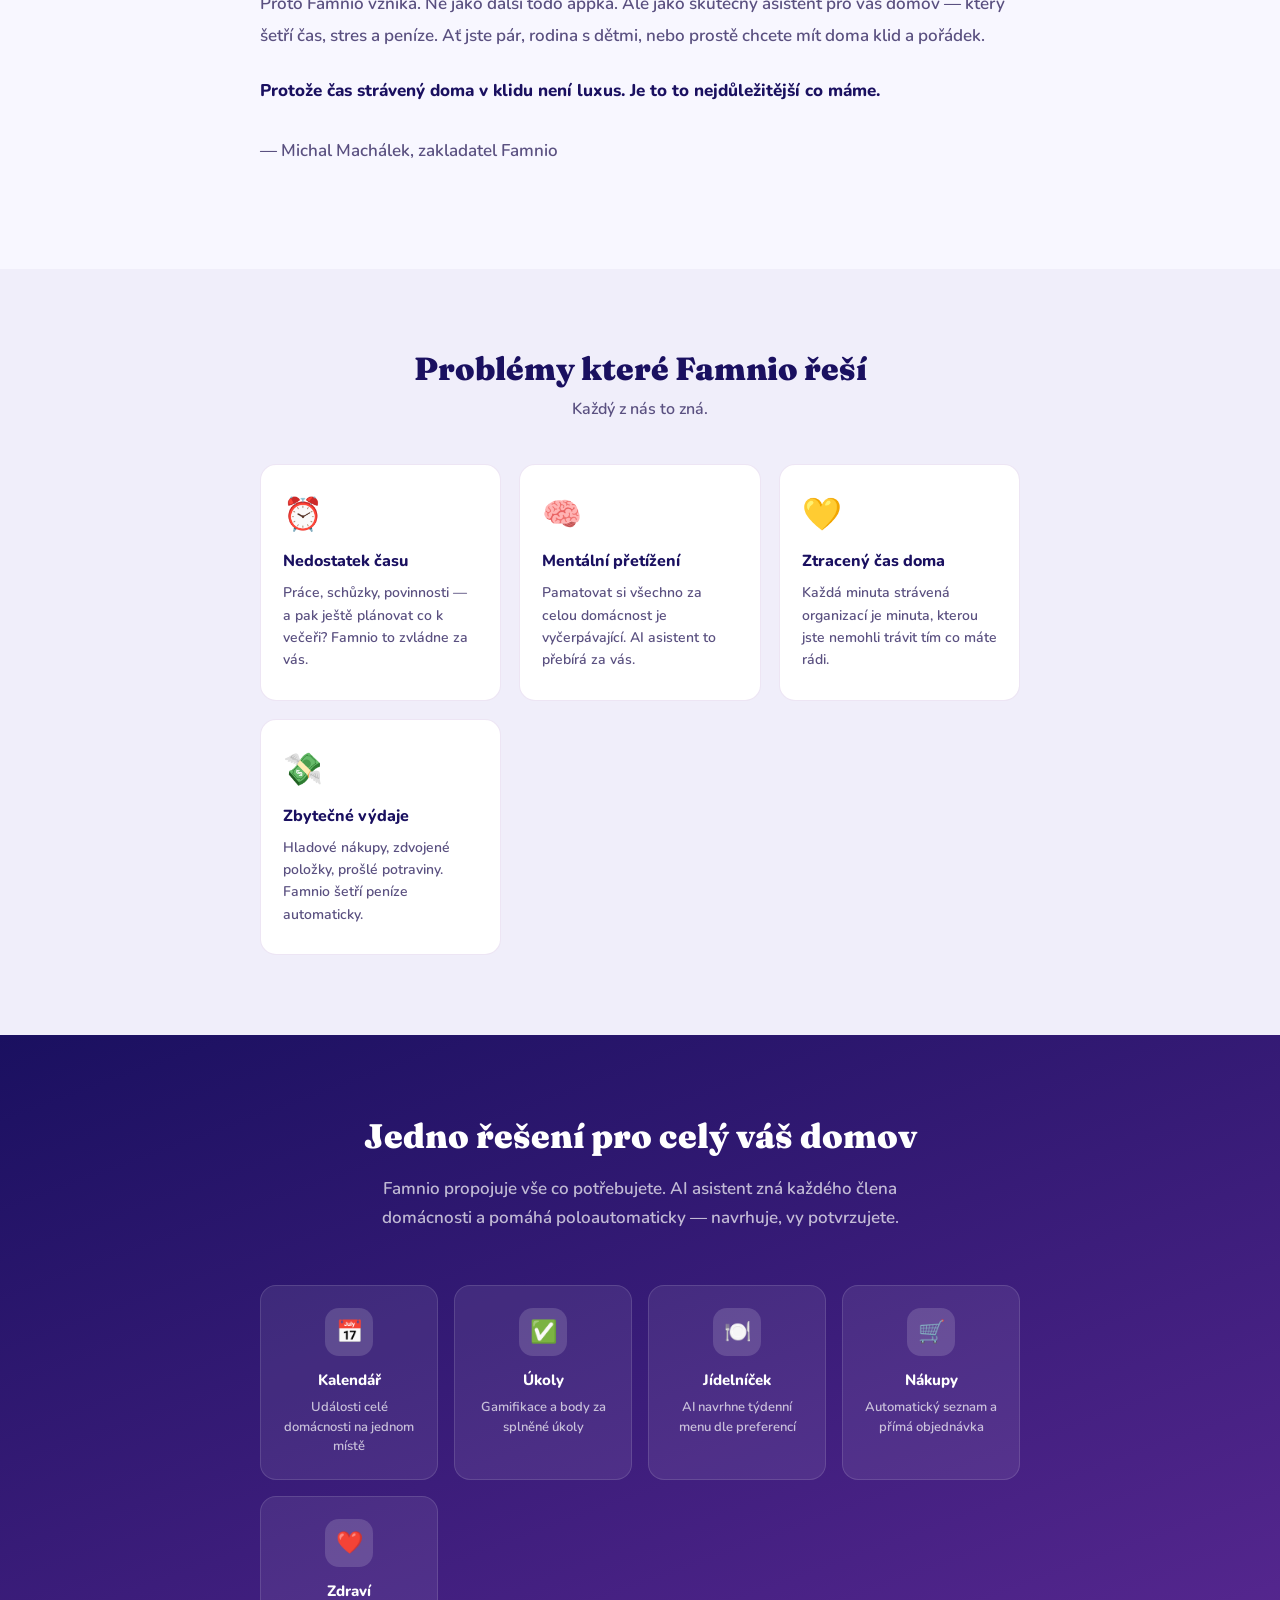
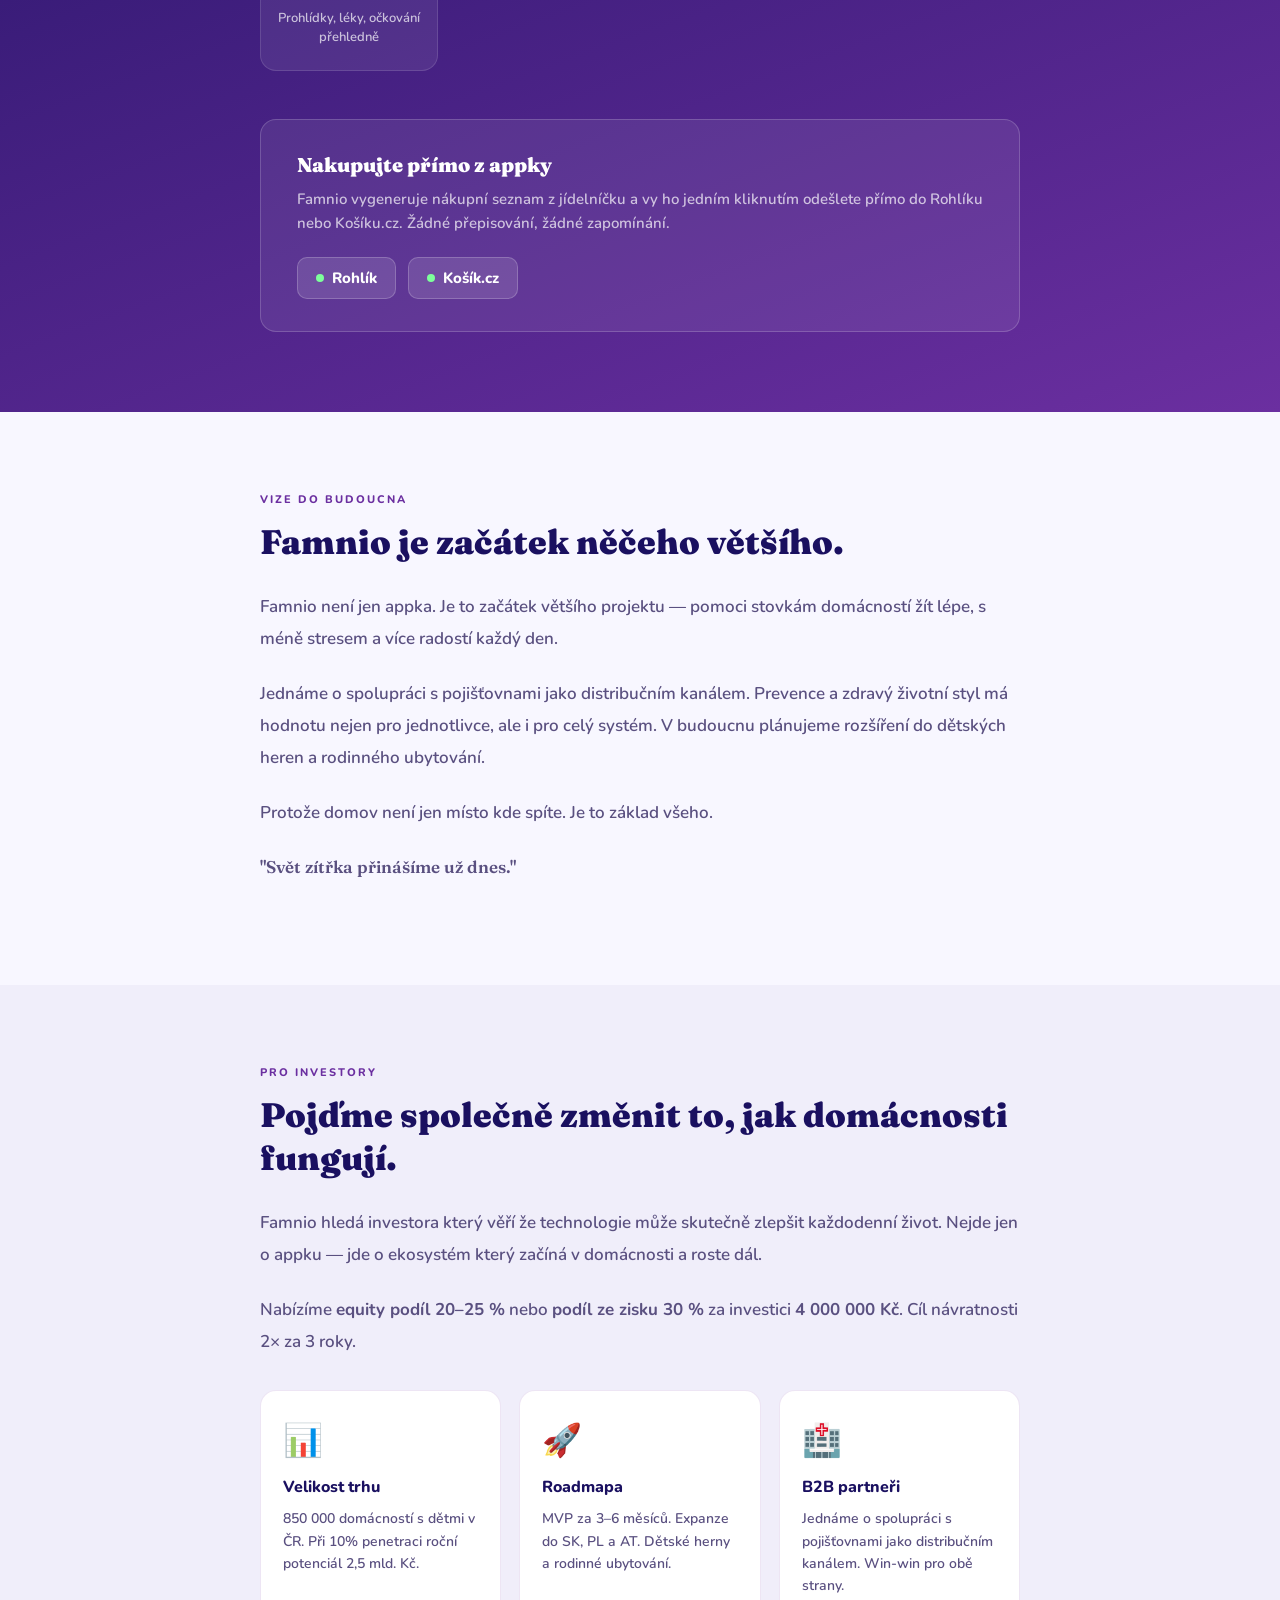
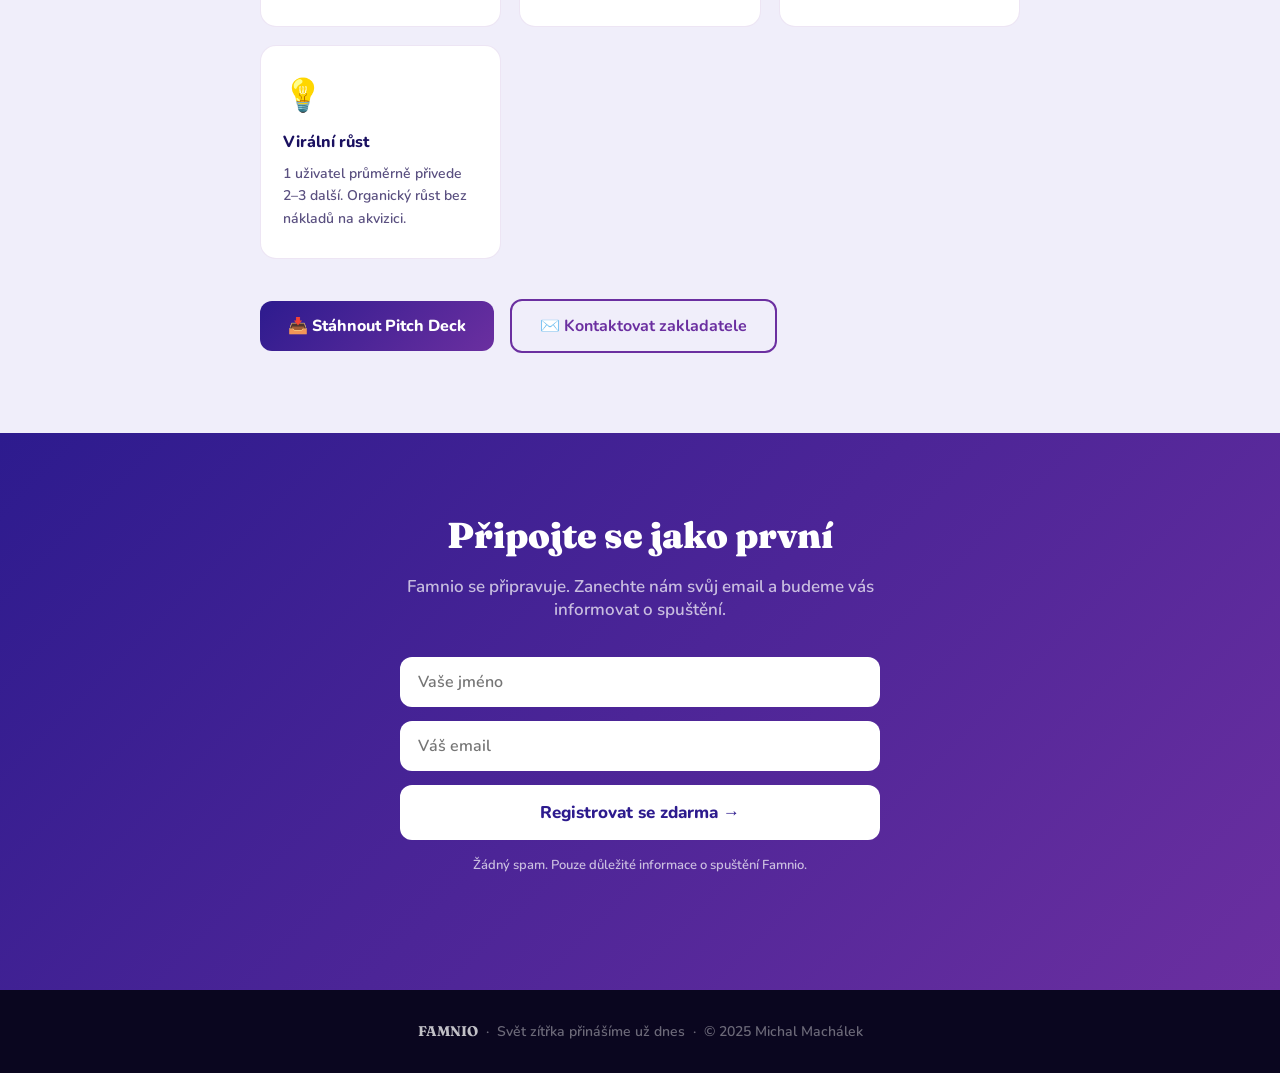
==== commit 22a4f9ed: "Oprava překlepy" ====
--- a/famnio.html
+++ b/famnio.html
@@ -198,7 +198,7 @@
 <div class="section" id="proc">
   <div class="inner">
     <p class="label">Proč Famnio vzniká</p>
-    <h2 class="section-title">Začalo to rozpísem služeb na dveřích.</h2>
+    <h2 class="section-title">Začalo to rozpisem služeb na dveřích.</h2>
     <div class="story-text">
       <p>Když jsem byl malý, viselo nám doma na dveřích plánování služeb. Kdo umyje nádobí, kdo vysype koš, kdo uklidí. Nechápal jsem to. Přišlo mi to jako zbytečná byrokracie.</p>
       <p>Ale pak jsem vyrostl. A najednou jsem pochopil, proč ten rozpis existoval.</p>
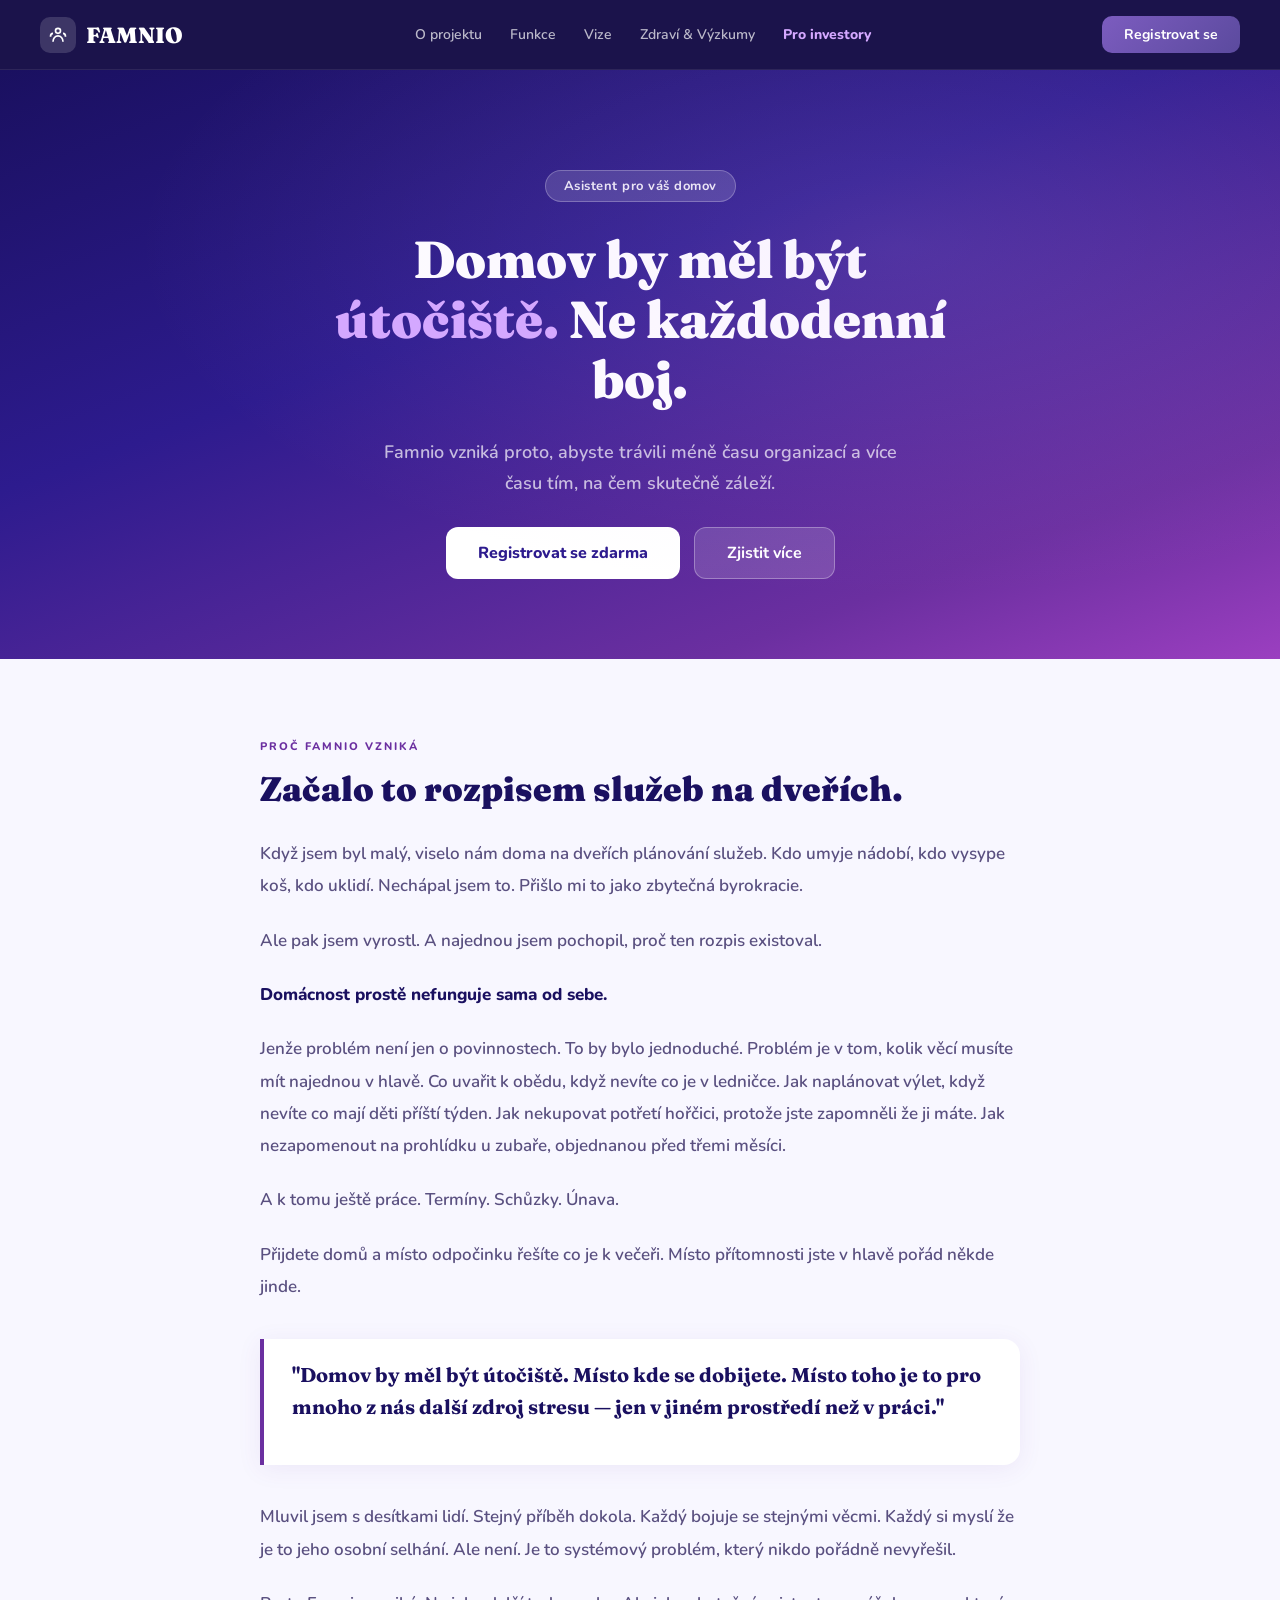
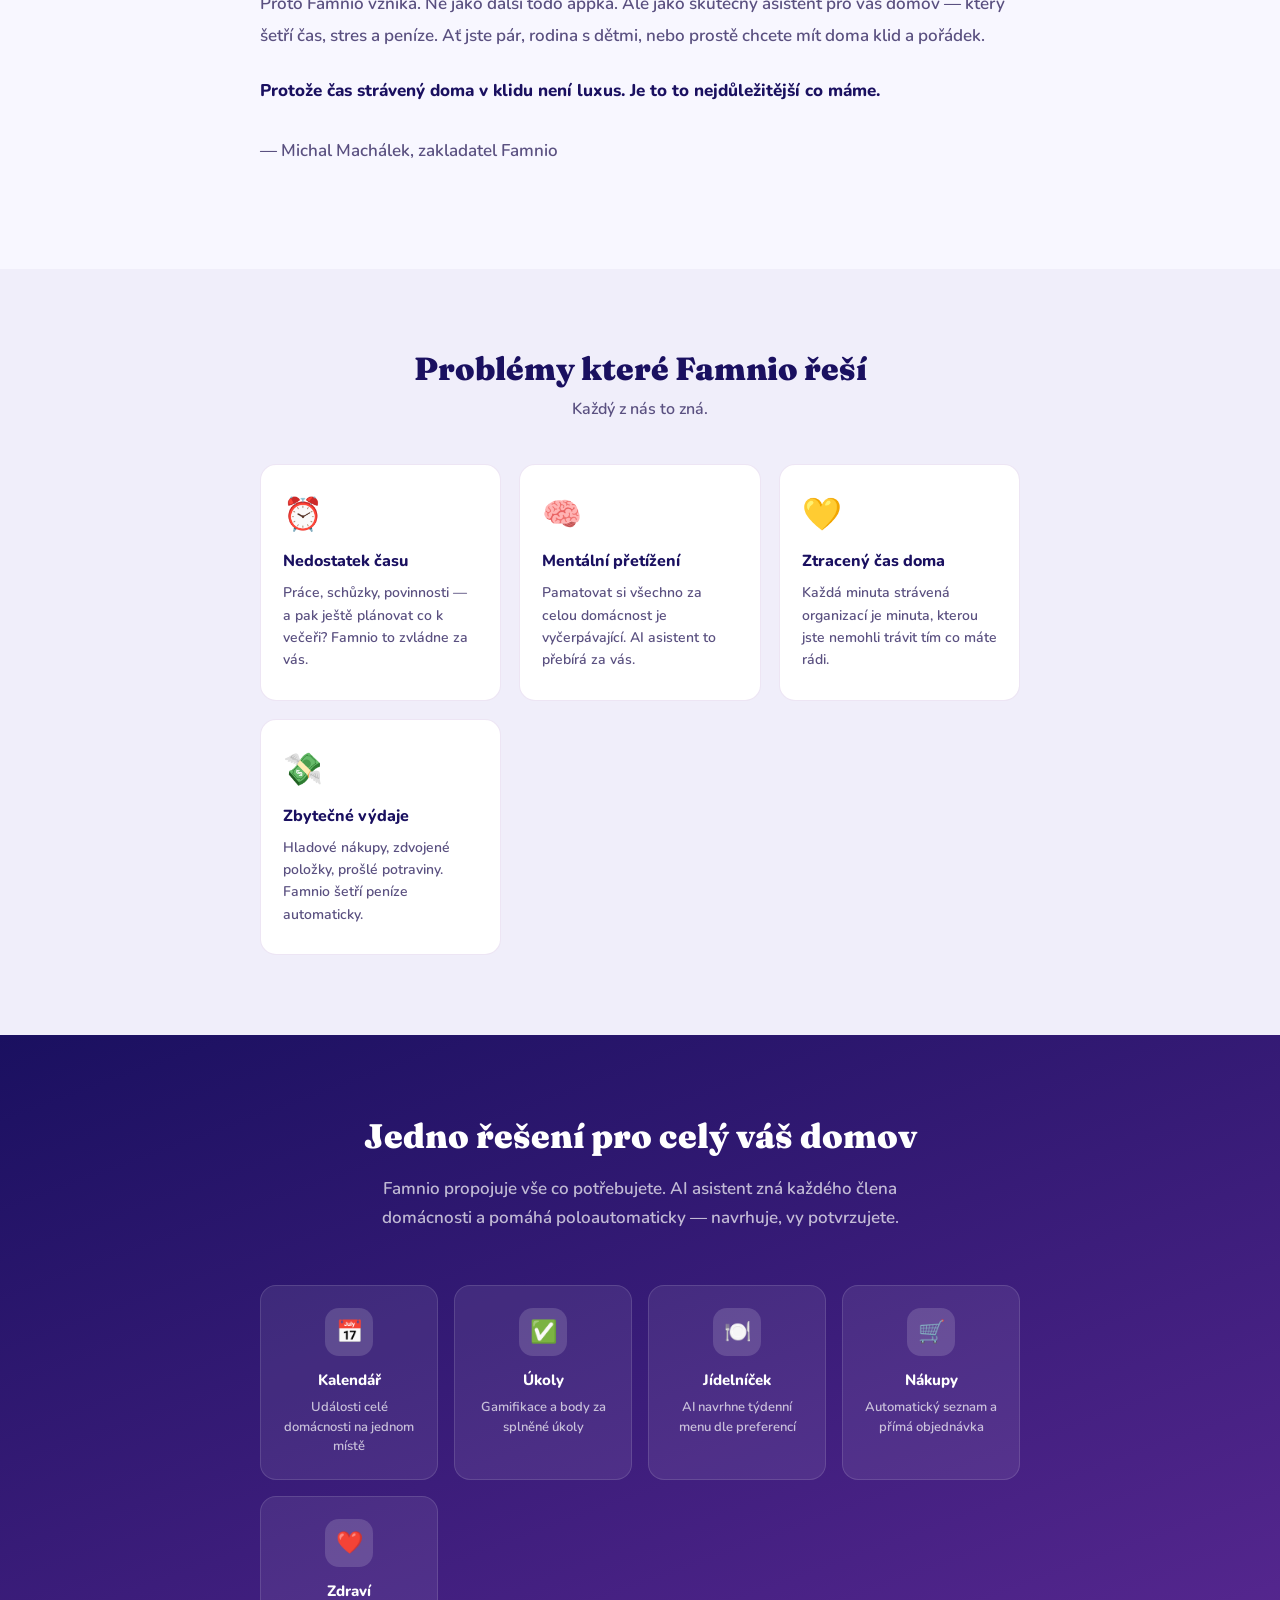
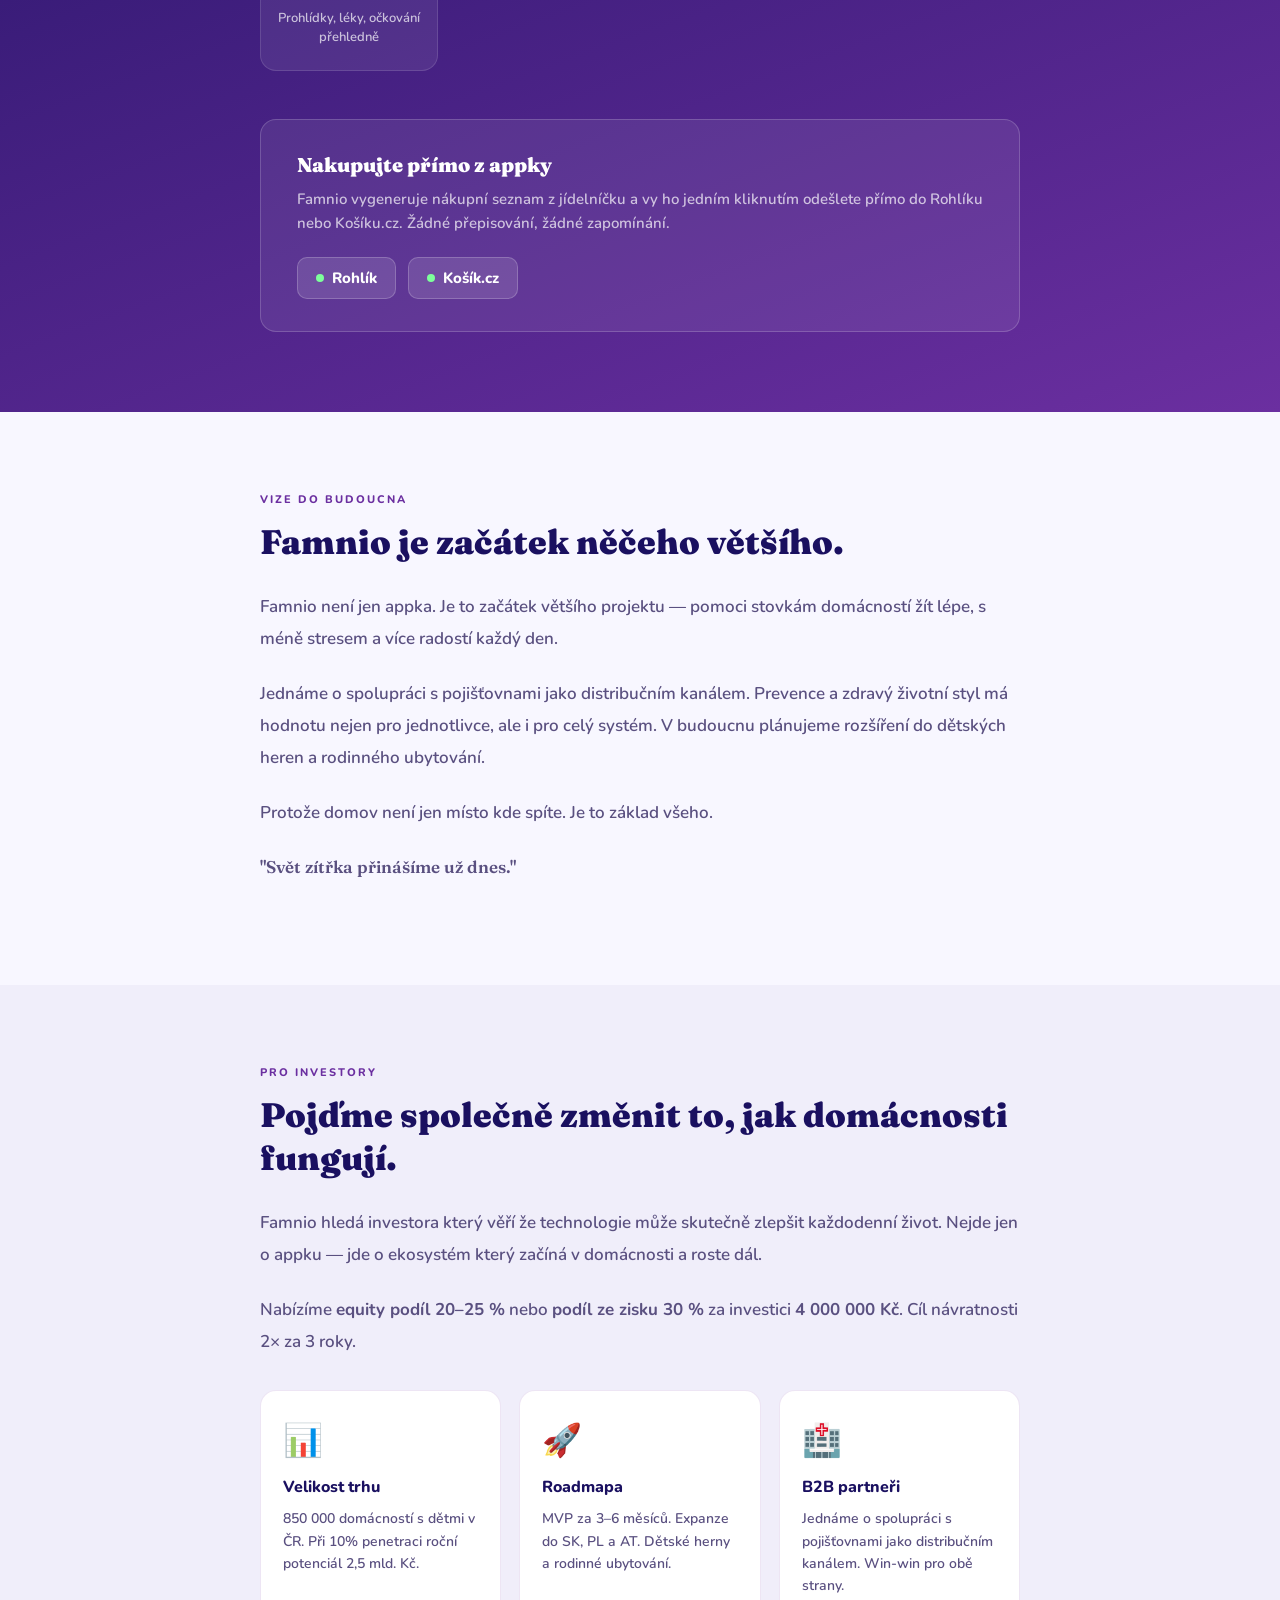
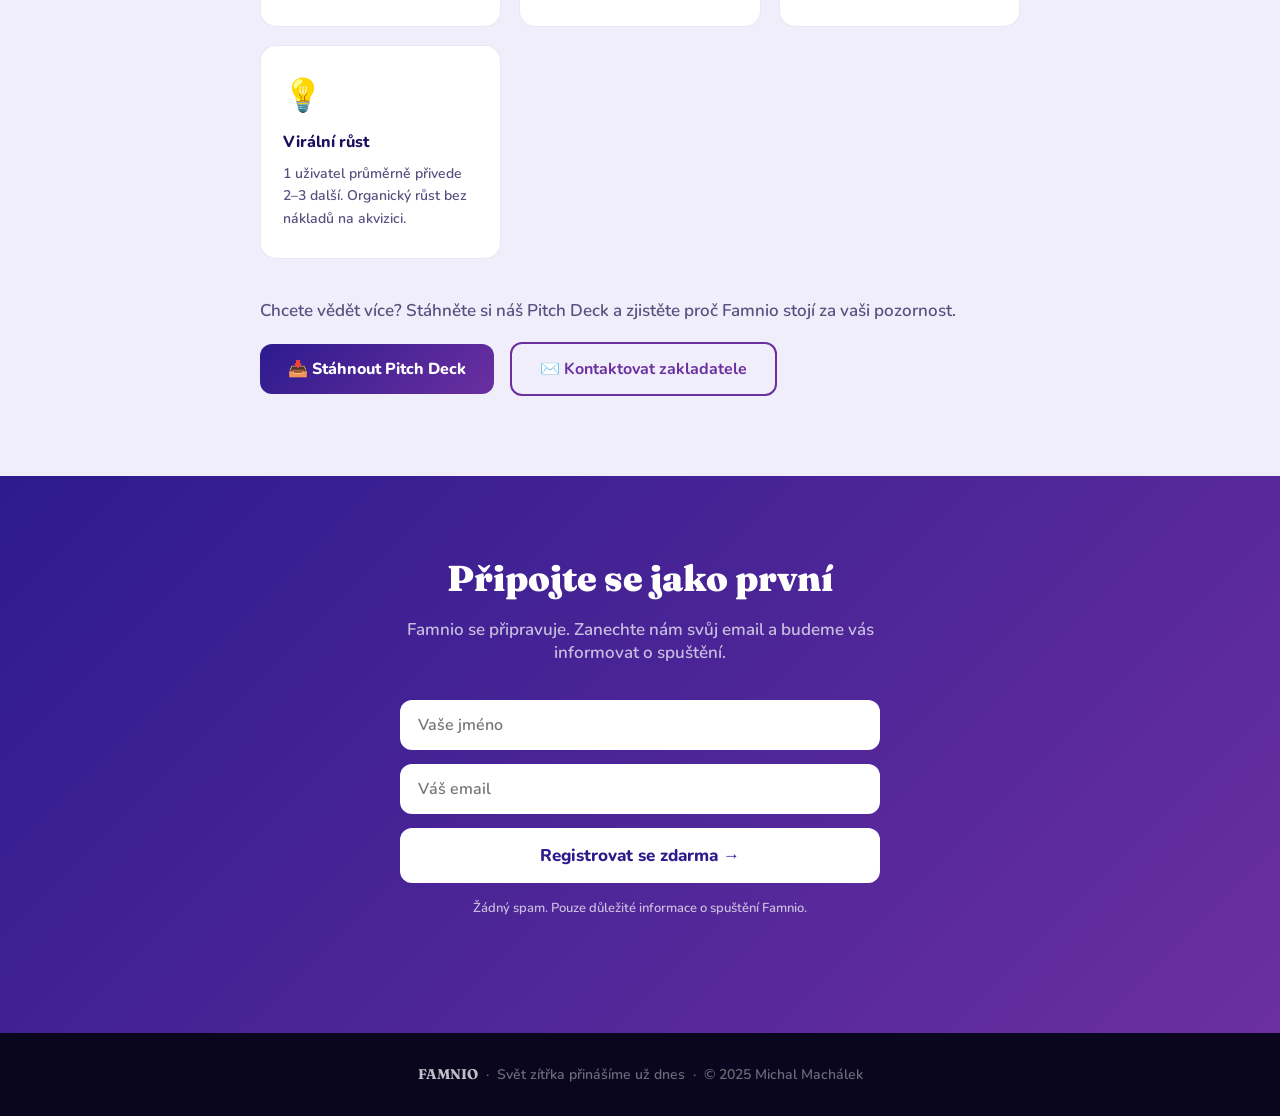
==== commit 23324537: "Přidán popis Pitch Decku pro investory" ====
--- a/famnio.html
+++ b/famnio.html
@@ -329,7 +329,8 @@
         <p>1 uživatel průměrně přivede 2–3 další. Organický růst bez nákladů na akvizici.</p>
       </div>
     </div>
-    <div style="margin-top:40px; display:flex; gap:16px; flex-wrap:wrap; align-items:center;">
+    <p style="margin-top:40px; font-size:17px; color:var(--text-secondary); font-weight:600; margin-bottom:20px;">Chcete vědět více? Stáhněte si náš Pitch Deck a zjistěte proč Famnio stojí za vaši pozornost.</p>
+    <div style="display:flex; gap:16px; flex-wrap:wrap; align-items:center;">
       <a href="Famnio_PitchDeck.pptx" download style="text-decoration:none;">
         <button class="btn-primary" style="background:linear-gradient(135deg,#2d1b8e,#6b2fa0); color:#fff; padding:14px 28px; font-size:16px; display:flex; align-items:center; gap:10px;">
           📥 Stáhnout Pitch Deck
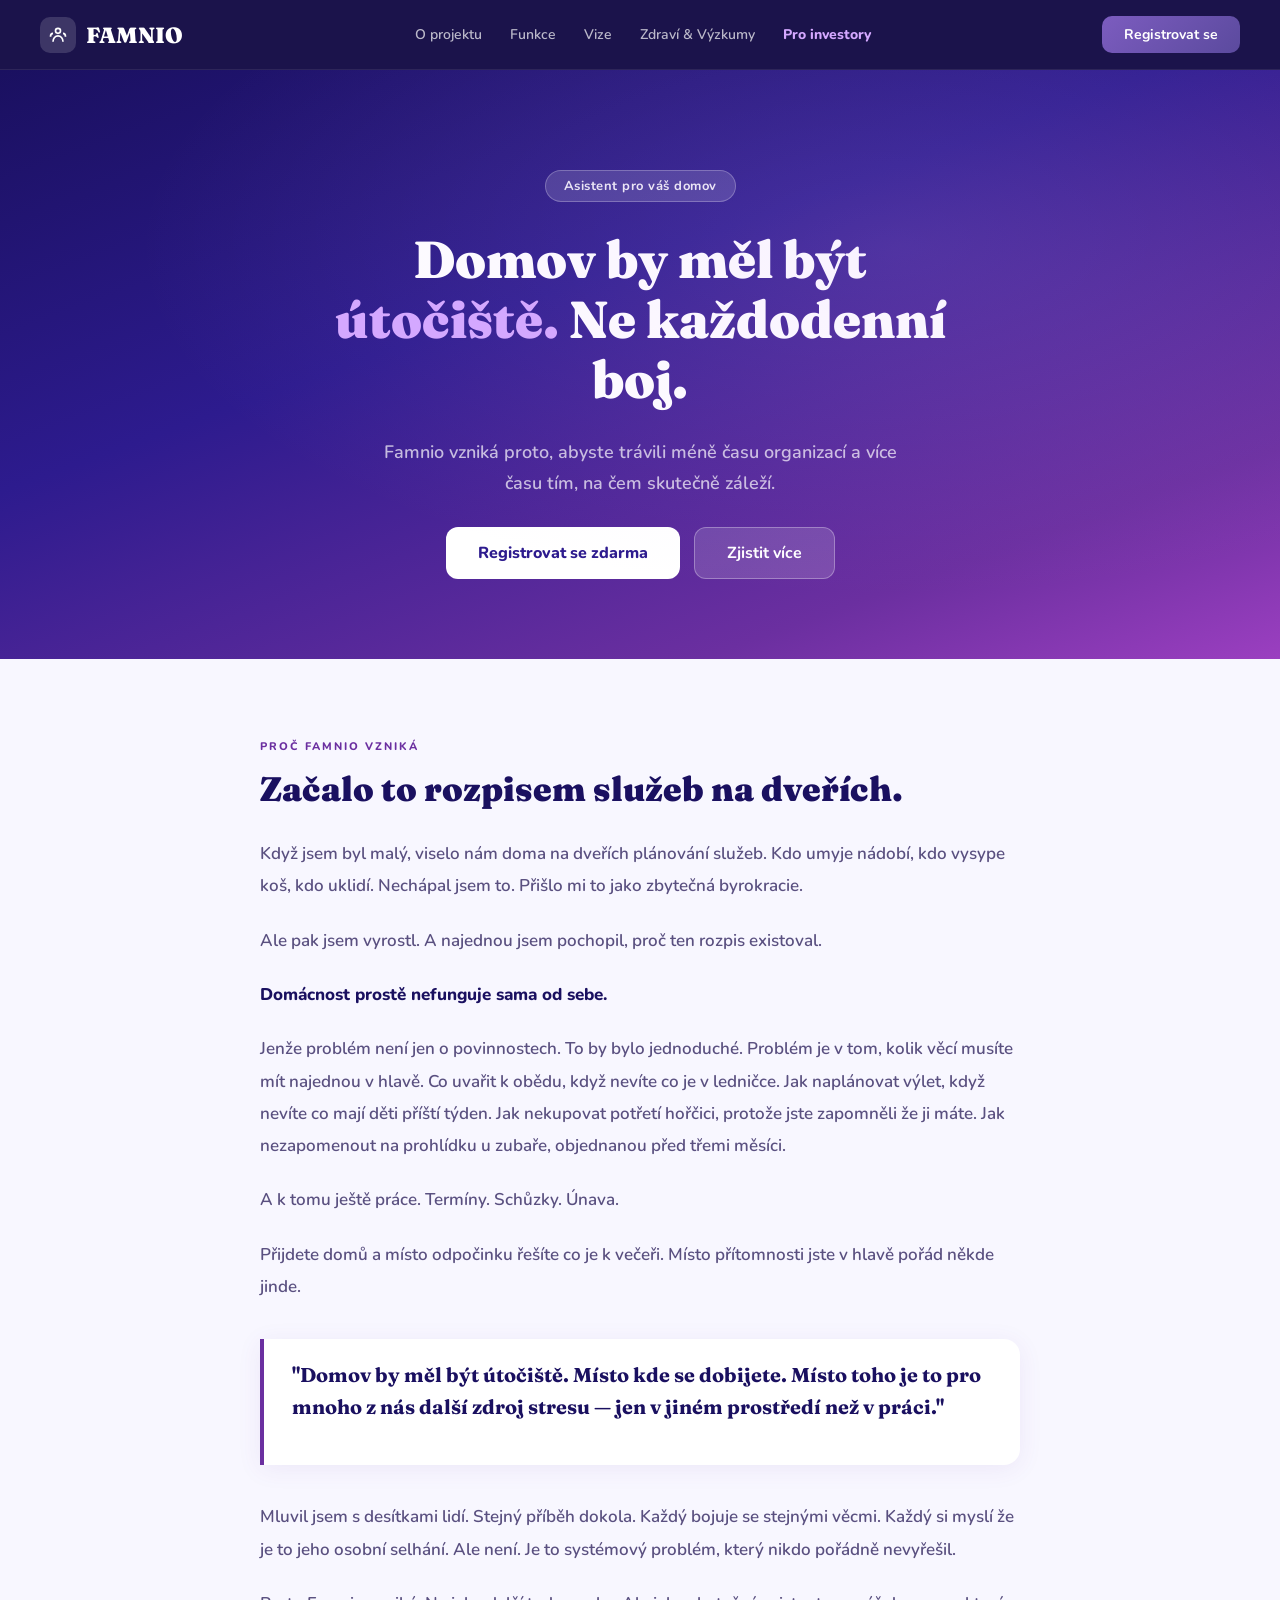
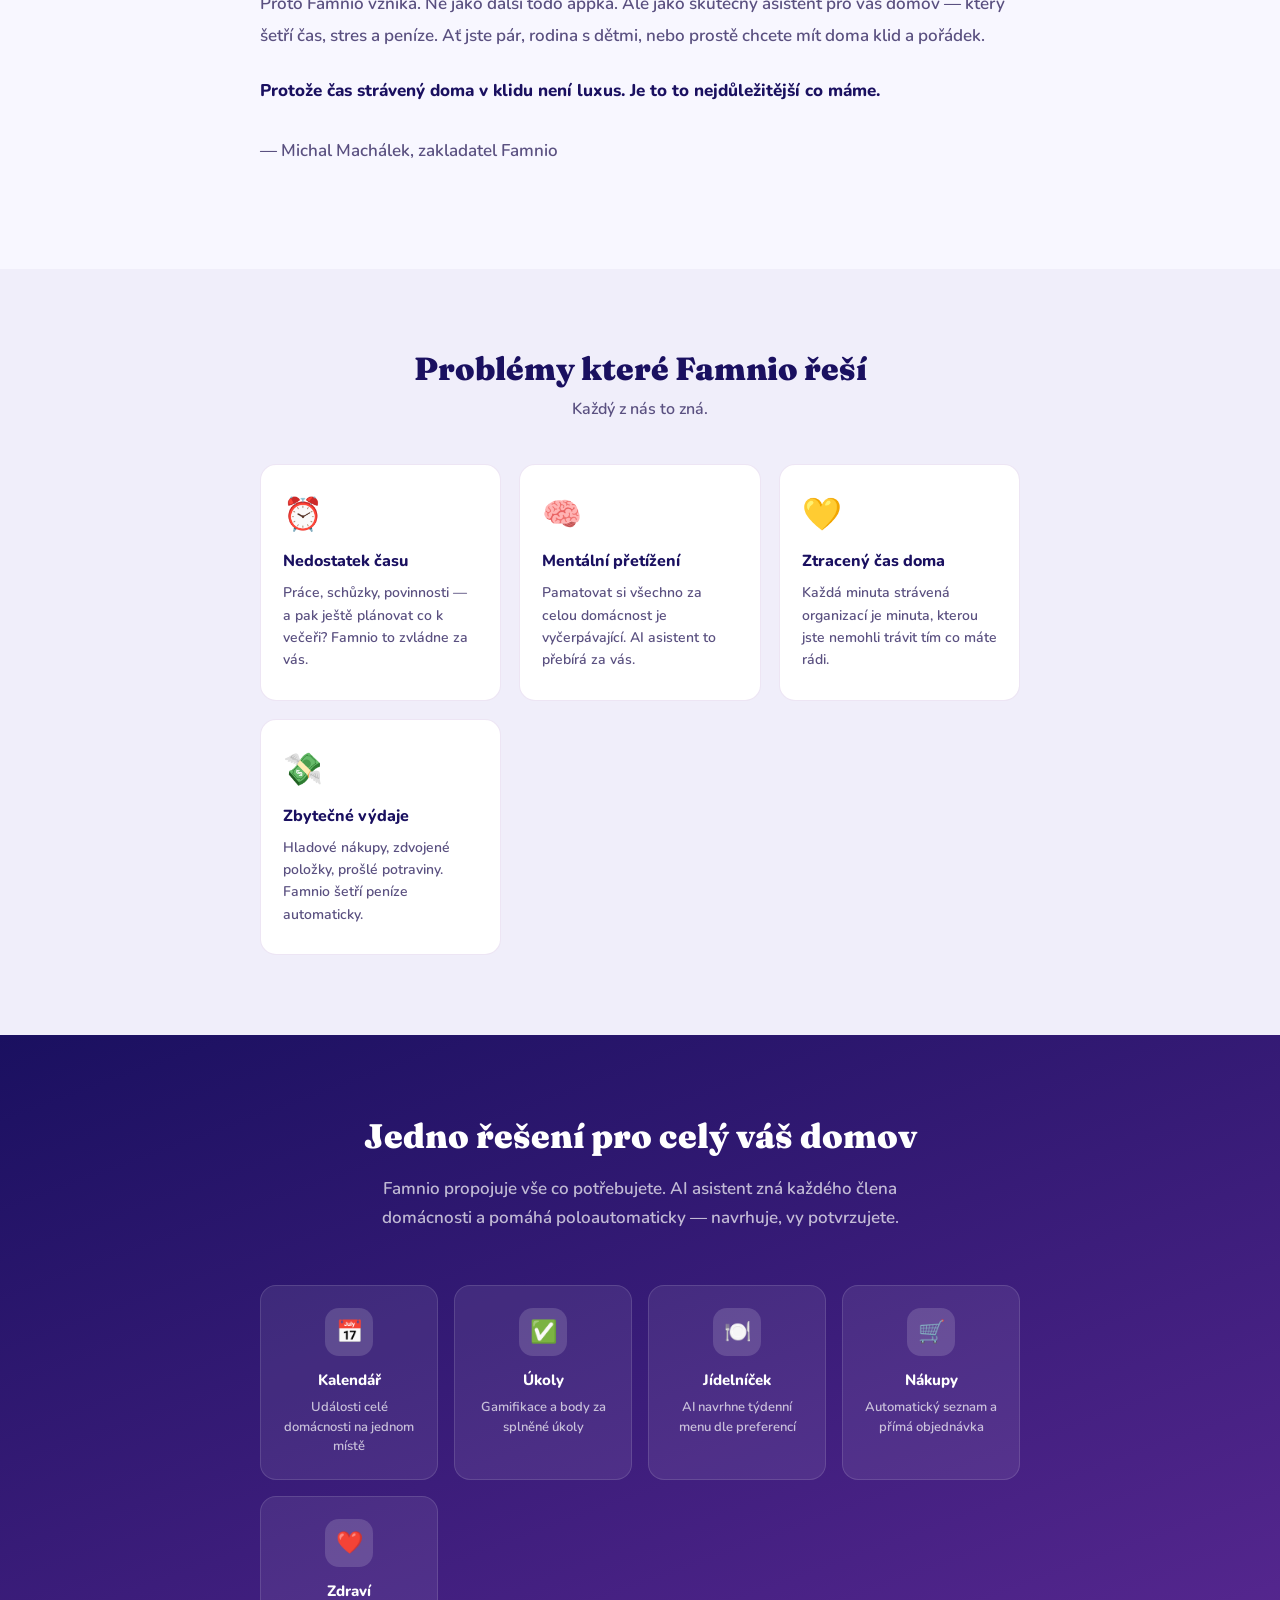
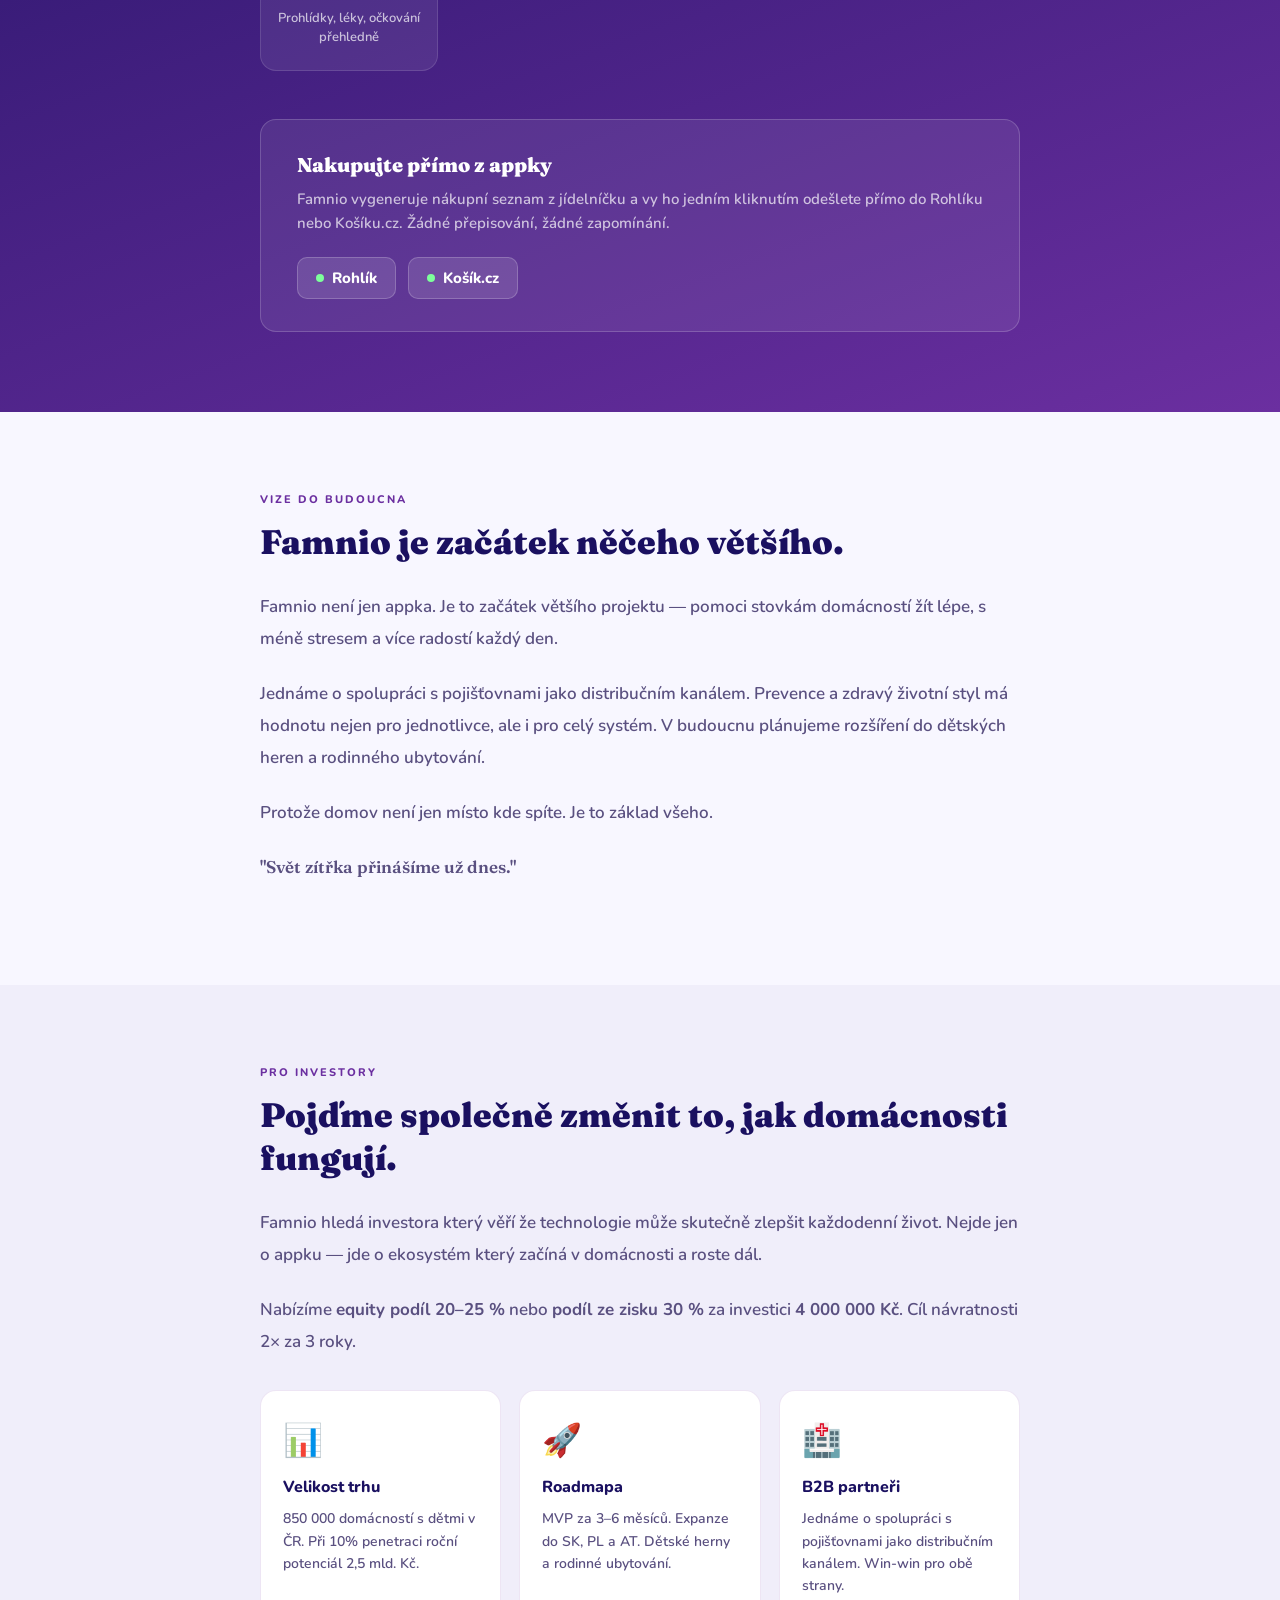
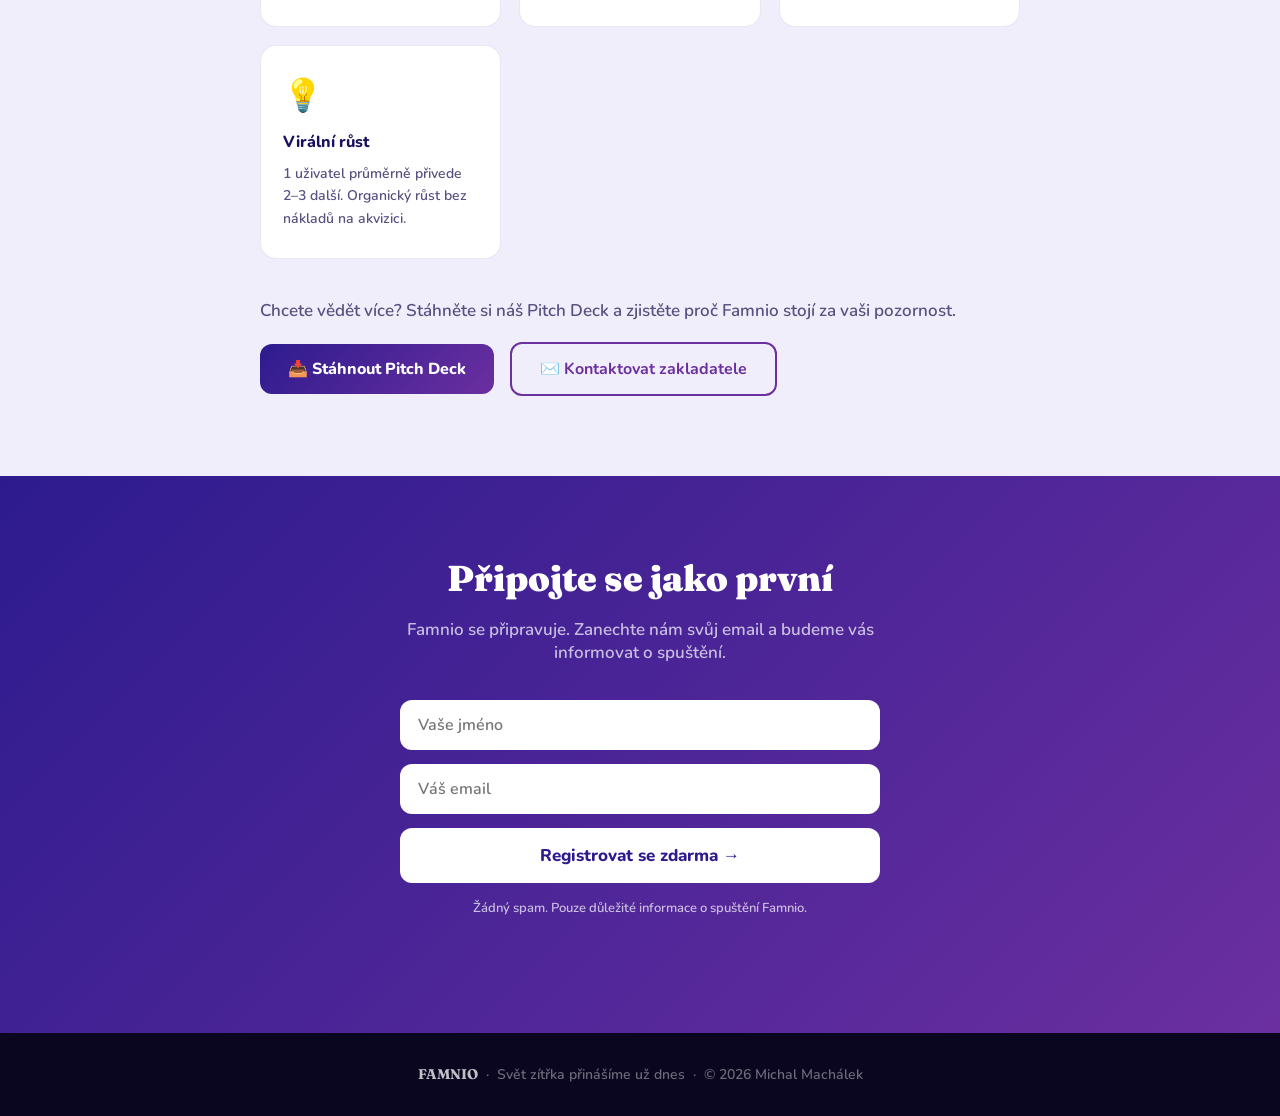
==== commit 13a77369: "Opraven rok na 2026" ====
--- a/famnio.html
+++ b/famnio.html
@@ -149,9 +149,19 @@
     }
     footer strong { color: rgba(255,255,255,0.75); font-family: 'Fraunces', serif; }
 
+    /* HAMBURGER */
+    .hamburger { display: none; flex-direction: column; gap: 5px; cursor: pointer; padding: 4px; }
+    .hamburger span { width: 24px; height: 2px; background: #fff; border-radius: 2px; transition: all 0.3s; }
+    .mobile-menu { display: none; position: fixed; top: 68px; left: 0; right: 0; background: rgba(20,12,70,0.98); padding: 20px 24px; z-index: 99; flex-direction: column; gap: 16px; border-bottom: 1px solid rgba(255,255,255,0.1); }
+    .mobile-menu a { color: var(--white-70); font-size: 16px; font-weight: 600; text-decoration: none; padding: 8px 0; border-bottom: 1px solid rgba(255,255,255,0.08); }
+    .mobile-menu a:last-child { border-bottom: none; }
+    .mobile-menu.open { display: flex; }
+
     @media (max-width: 768px) {
       nav { padding: 14px 20px; }
       .nav-links { display: none; }
+      .btn-nav { display: none; }
+      .hamburger { display: flex; }
       .hero { padding: 70px 24px 60px; }
       .hero h1 { font-size: 36px; }
       .section, .section-alt { padding: 60px 24px; }
@@ -183,7 +193,25 @@
     <a href="#investori" style="color:#d4a8ff; font-weight:800;">Pro investory</a>
   </div>
   <a href="#registrace" style="text-decoration:none;"><button class="btn-nav">Registrovat se</button></a>
+  <div class="hamburger" onclick="toggleMenu()" id="hamburger">
+    <span></span><span></span><span></span>
+  </div>
 </nav>
+
+<div class="mobile-menu" id="mobileMenu">
+  <a href="#proc" onclick="toggleMenu()">O projektu</a>
+  <a href="#funkce" onclick="toggleMenu()">Funkce</a>
+  <a href="#vize" onclick="toggleMenu()">Vize</a>
+  <a href="#zdravi" onclick="toggleMenu()">Zdraví & Výzkumy</a>
+  <a href="#investori" onclick="toggleMenu()" style="color:#d4a8ff; font-weight:800;">Pro investory</a>
+  <a href="#registrace" onclick="toggleMenu()" style="color:#fff; font-weight:800;">Registrovat se →</a>
+</div>
+
+<script>
+function toggleMenu() {
+  document.getElementById('mobileMenu').classList.toggle('open');
+}
+</script>
 
 <div class="hero">
   <span class="hero-badge">Asistent pro váš domov</span>
@@ -361,7 +389,7 @@
 </div>
 
 <footer>
-  <strong>FAMNIO</strong> &nbsp;·&nbsp; Svět zítřka přinášíme už dnes &nbsp;·&nbsp; © 2025 Michal Machálek
+  <strong>FAMNIO</strong> &nbsp;·&nbsp; Svět zítřka přinášíme už dnes &nbsp;·&nbsp; © 2026 Michal Machálek
 </footer>
 
 </body>
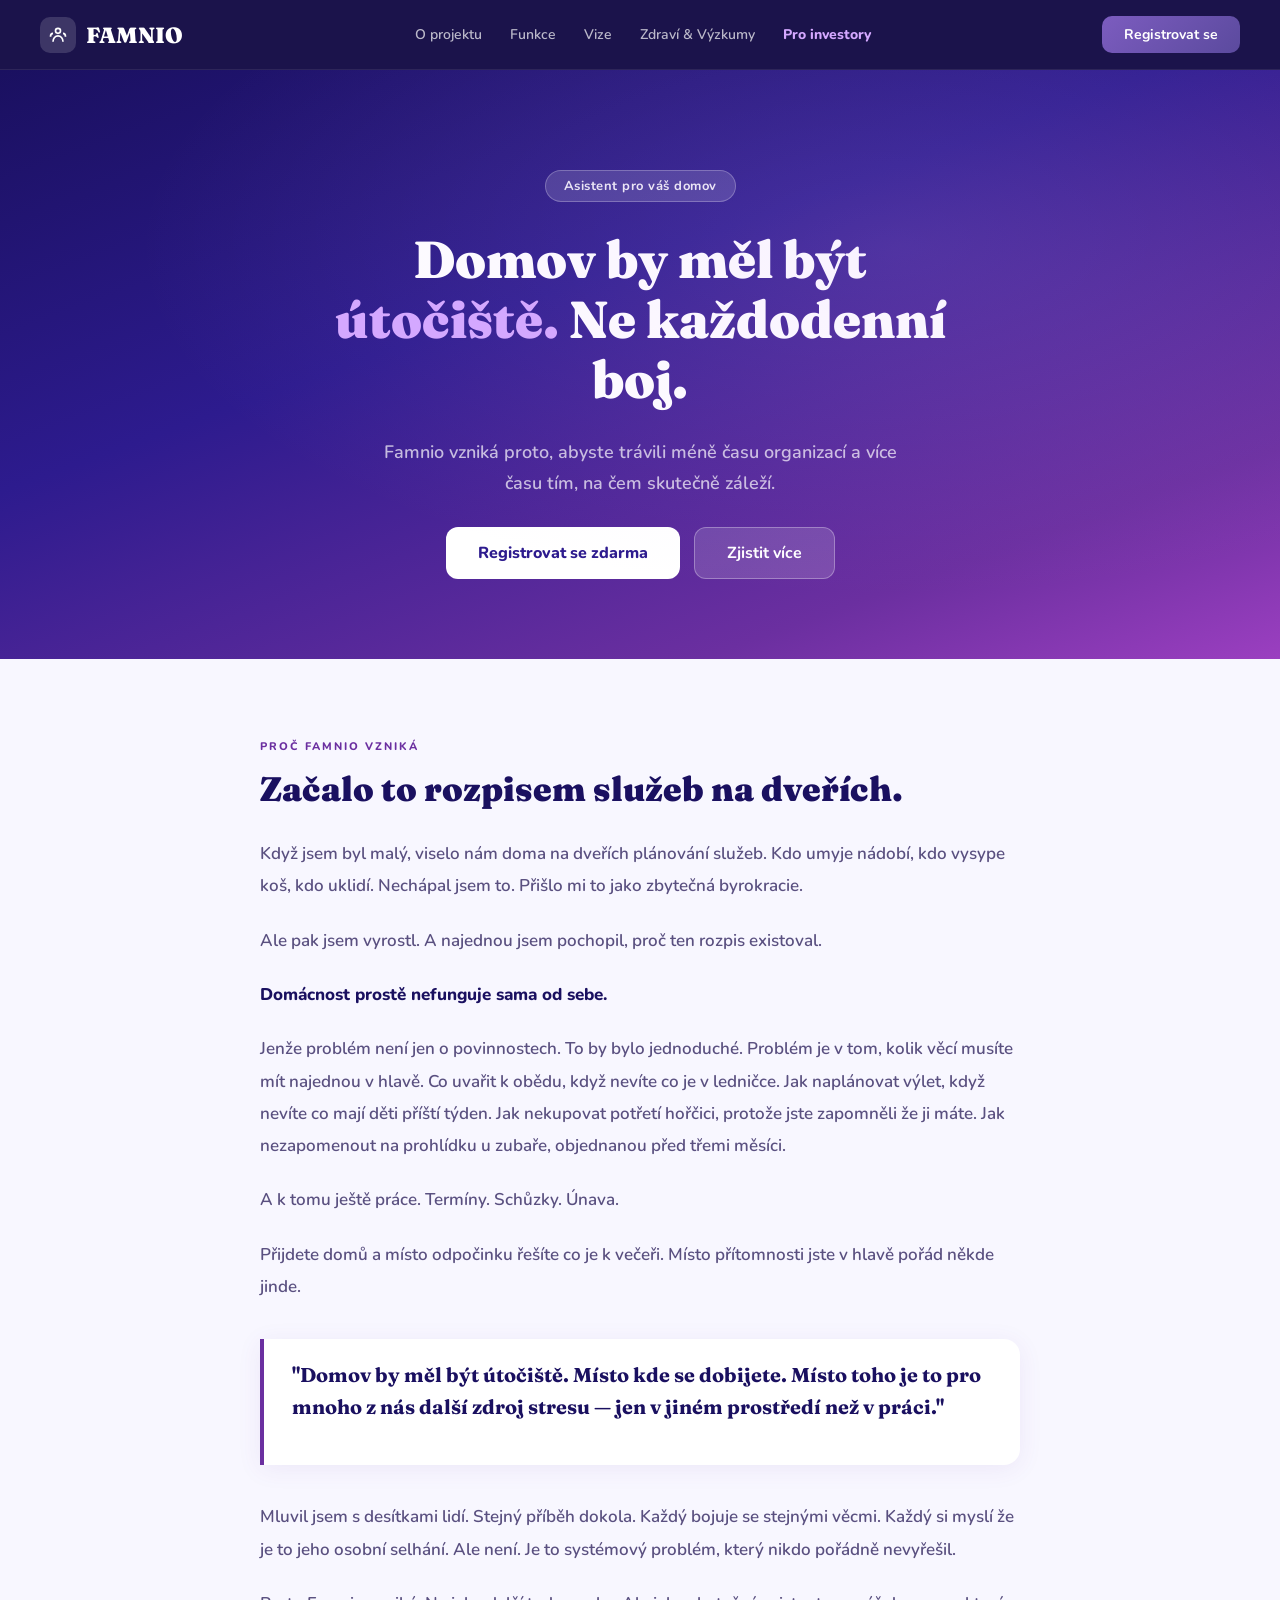
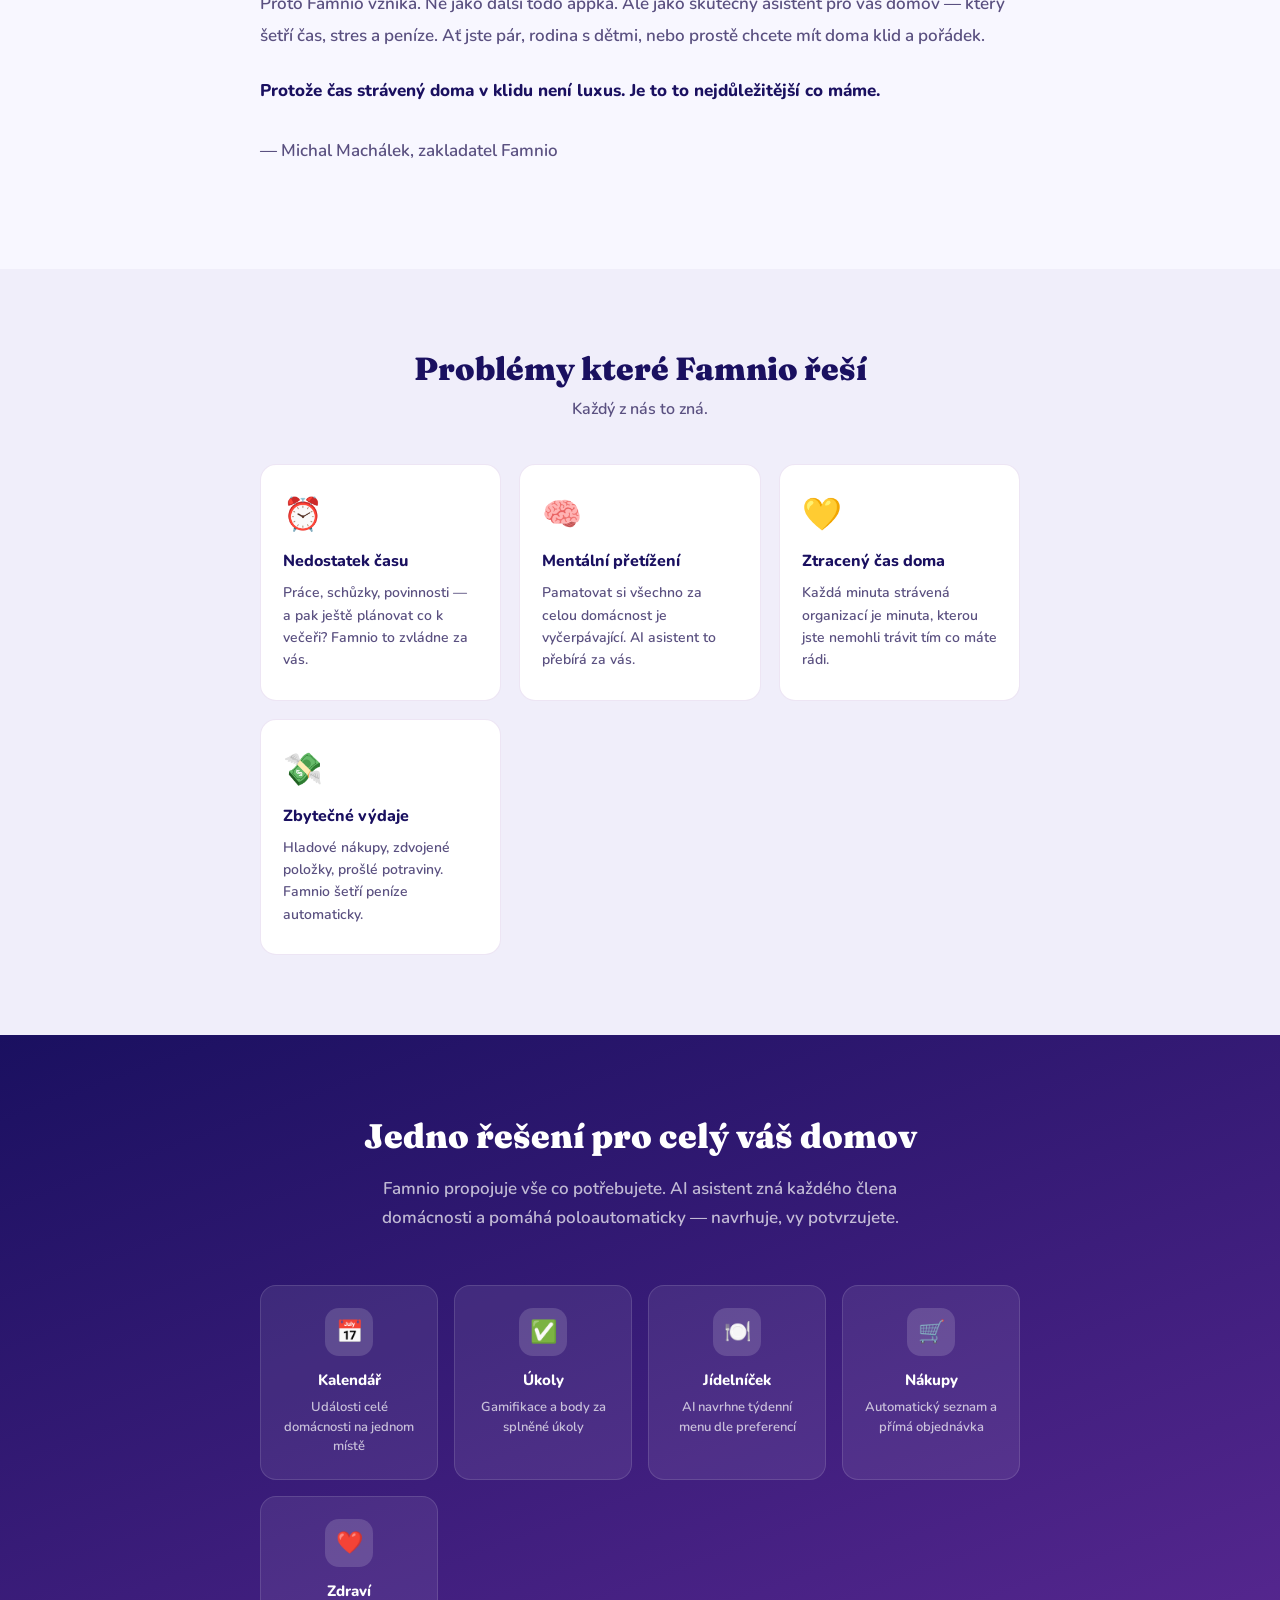
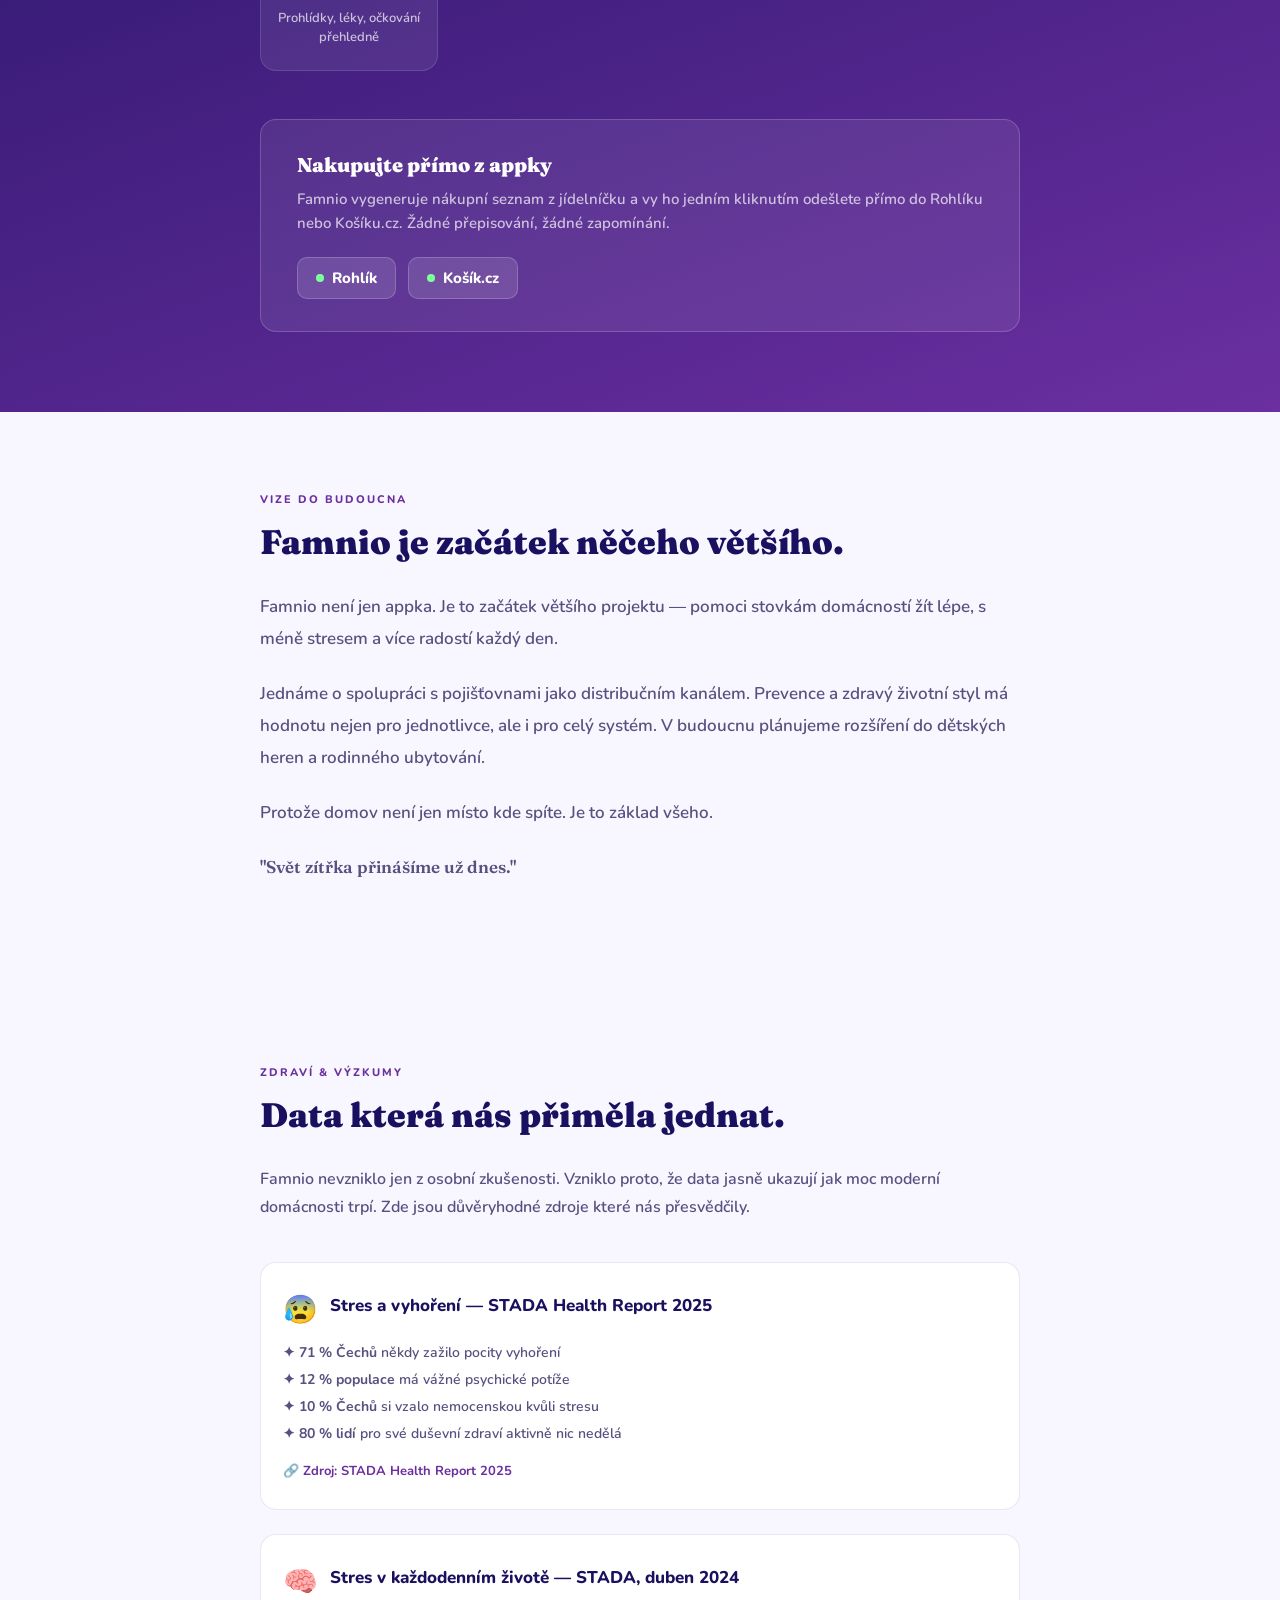
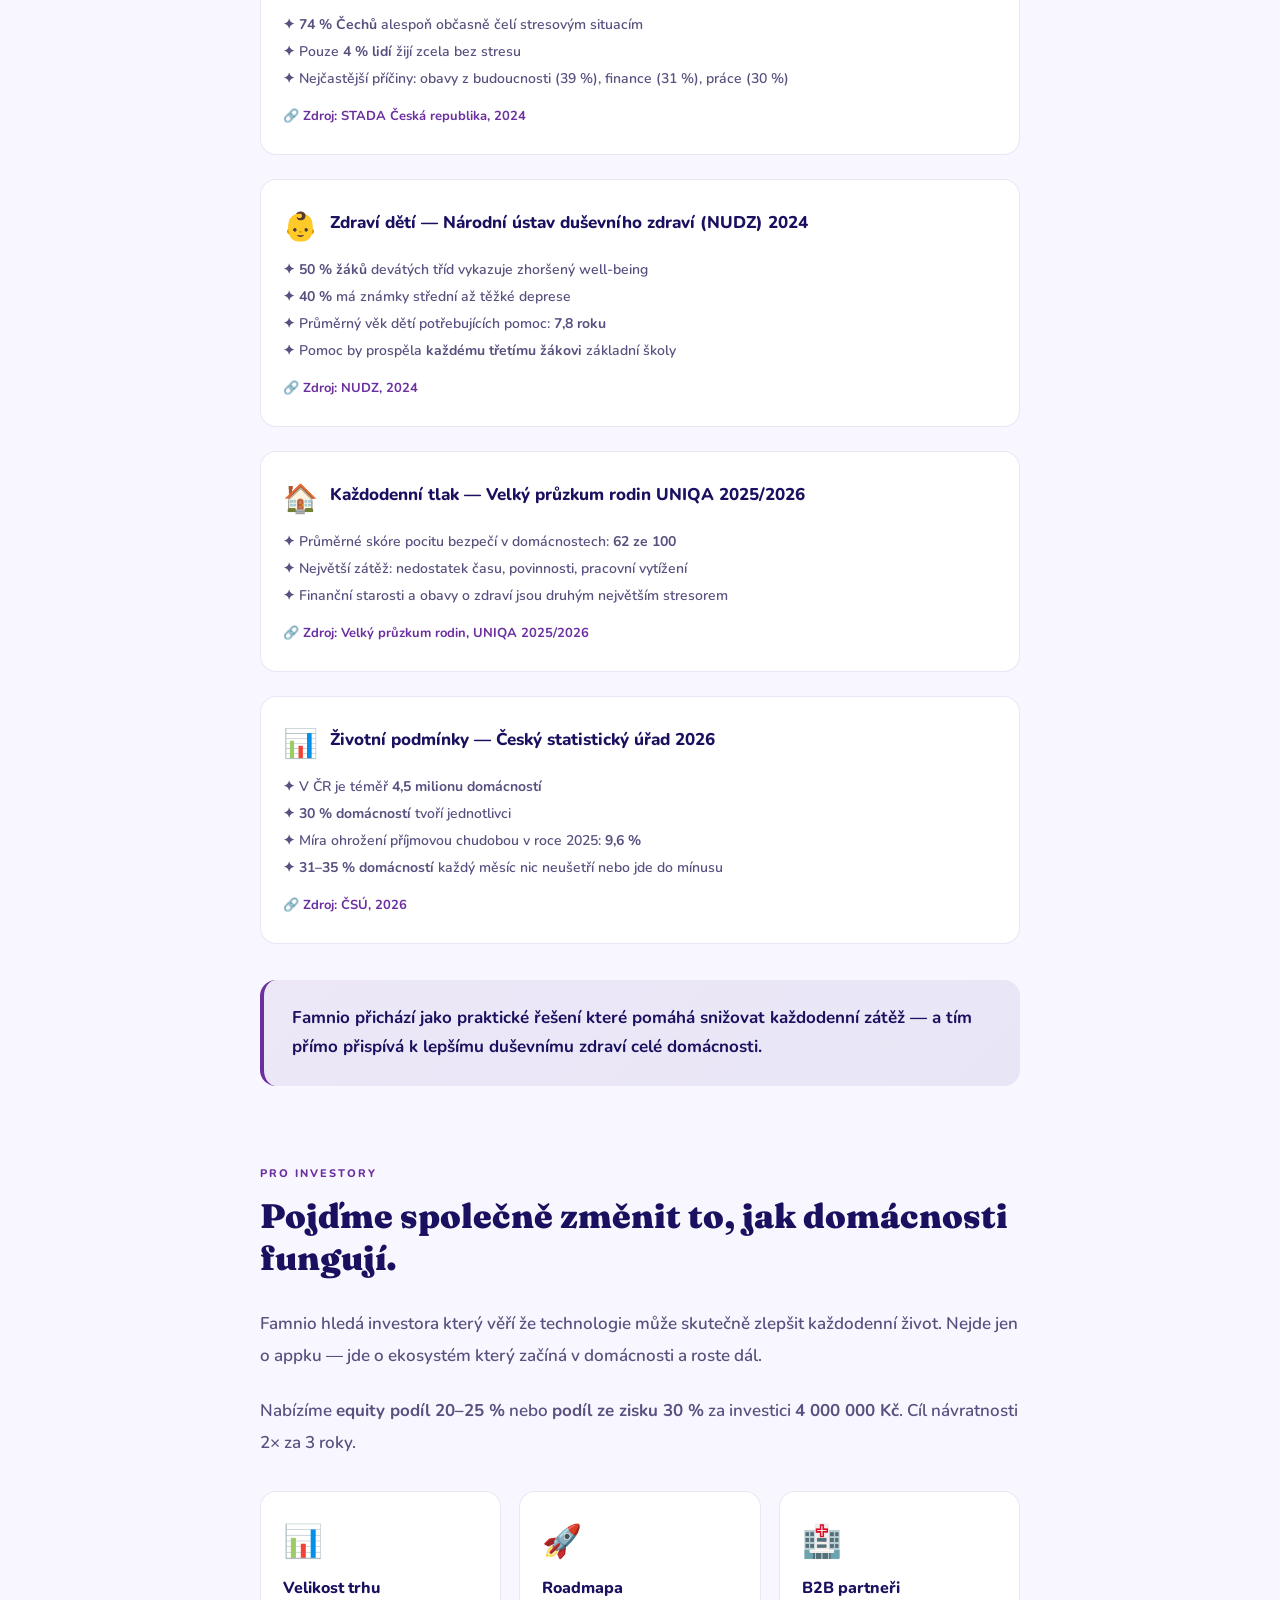
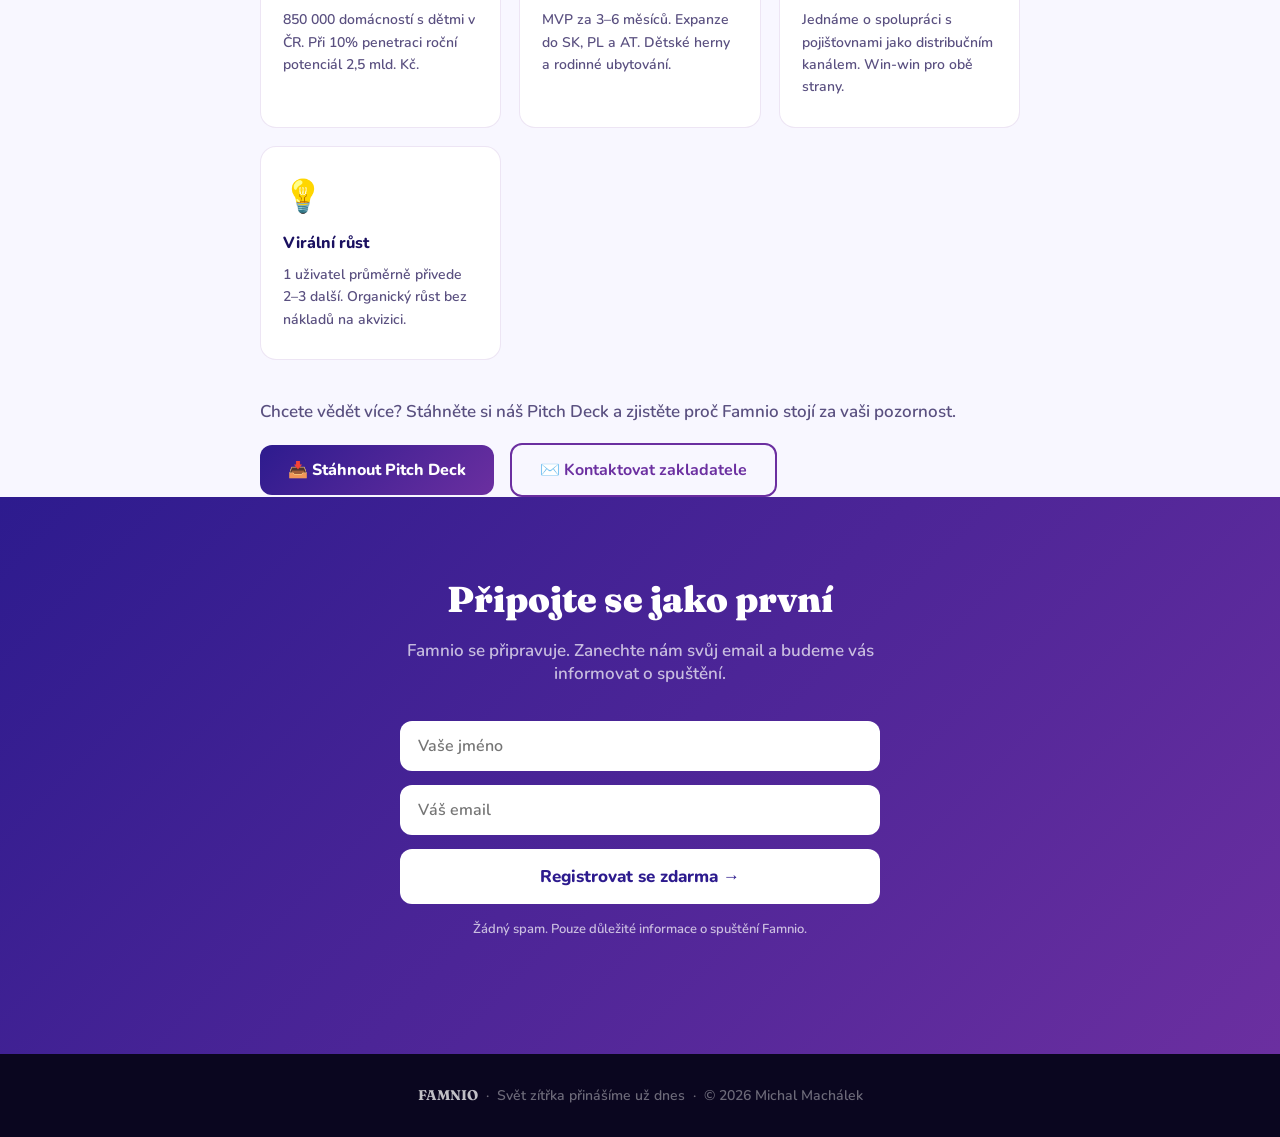
==== commit 70b57bfe: "Přidána sekce Zdraví a Výzkumy" ====
--- a/famnio.html
+++ b/famnio.html
@@ -327,7 +327,91 @@
   </div>
 </div>
 
-<div class="section-alt" id="investori">
+<div class="section" id="zdravi">
+  <div class="inner">
+    <p class="label">Zdraví & Výzkumy</p>
+    <h2 class="section-title">Data která nás přiměla jednat.</h2>
+    <p style="font-size:16px; color:var(--text-secondary); line-height:1.8; margin-bottom:40px; font-weight:600;">Famnio nevzniklo jen z osobní zkušenosti. Vzniklo proto, že data jasně ukazují jak moc moderní domácnosti trpí. Zde jsou důvěryhodné zdroje které nás přesvědčily.</p>
+
+    <div style="display:flex; flex-direction:column; gap:24px;">
+
+      <div class="problem-card">
+        <div style="display:flex; align-items:center; gap:12px; margin-bottom:14px;">
+          <div style="font-size:28px;">😰</div>
+          <h3 style="font-size:17px; font-weight:800; color:var(--text);">Stres a vyhoření — STADA Health Report 2025</h3>
+        </div>
+        <ul style="list-style:none; display:flex; flex-direction:column; gap:8px; margin-bottom:16px;">
+          <li style="font-size:14px; color:var(--text-secondary); font-weight:600;">✦ <strong>71 % Čechů</strong> někdy zažilo pocity vyhoření</li>
+          <li style="font-size:14px; color:var(--text-secondary); font-weight:600;">✦ <strong>12 % populace</strong> má vážné psychické potíže</li>
+          <li style="font-size:14px; color:var(--text-secondary); font-weight:600;">✦ <strong>10 % Čechů</strong> si vzalo nemocenskou kvůli stresu</li>
+          <li style="font-size:14px; color:var(--text-secondary); font-weight:600;">✦ <strong>80 % lidí</strong> pro své duševní zdraví aktivně nic nedělá</li>
+        </ul>
+        <a href="https://tojesenzace.cz/2026/04/16/dusevni-zdravi-neni-problem-jen-mladych-vyhoreni-zazilo-temer-7-z-10-cechu-ukazuje-pruzkum-stada-health-report-2025/" target="_blank" style="font-size:13px; color:var(--purple); font-weight:700; text-decoration:none;">🔗 Zdroj: STADA Health Report 2025</a>
+      </div>
+
+      <div class="problem-card">
+        <div style="display:flex; align-items:center; gap:12px; margin-bottom:14px;">
+          <div style="font-size:28px;">🧠</div>
+          <h3 style="font-size:17px; font-weight:800; color:var(--text);">Stres v každodenním životě — STADA, duben 2024</h3>
+        </div>
+        <ul style="list-style:none; display:flex; flex-direction:column; gap:8px; margin-bottom:16px;">
+          <li style="font-size:14px; color:var(--text-secondary); font-weight:600;">✦ <strong>74 % Čechů</strong> alespoň občasně čelí stresovým situacím</li>
+          <li style="font-size:14px; color:var(--text-secondary); font-weight:600;">✦ Pouze <strong>4 % lidí</strong> žijí zcela bez stresu</li>
+          <li style="font-size:14px; color:var(--text-secondary); font-weight:600;">✦ Nejčastější příčiny: obavy z budoucnosti (39 %), finance (31 %), práce (30 %)</li>
+        </ul>
+        <a href="https://www.stada-pharma.cz/blog/posts/2024/duben/96-%C4%8Dech%C5%AF-se-v-n%C4%9Bjak%C3%A9-form%C4%9B-pot%C3%BDk%C3%A1-se-stresem" target="_blank" style="font-size:13px; color:var(--purple); font-weight:700; text-decoration:none;">🔗 Zdroj: STADA Česká republika, 2024</a>
+      </div>
+
+      <div class="problem-card">
+        <div style="display:flex; align-items:center; gap:12px; margin-bottom:14px;">
+          <div style="font-size:28px;">👶</div>
+          <h3 style="font-size:17px; font-weight:800; color:var(--text);">Zdraví dětí — Národní ústav duševního zdraví (NUDZ) 2024</h3>
+        </div>
+        <ul style="list-style:none; display:flex; flex-direction:column; gap:8px; margin-bottom:16px;">
+          <li style="font-size:14px; color:var(--text-secondary); font-weight:600;">✦ <strong>50 % žáků</strong> devátých tříd vykazuje zhoršený well-being</li>
+          <li style="font-size:14px; color:var(--text-secondary); font-weight:600;">✦ <strong>40 %</strong> má známky střední až těžké deprese</li>
+          <li style="font-size:14px; color:var(--text-secondary); font-weight:600;">✦ Průměrný věk dětí potřebujících pomoc: <strong>7,8 roku</strong></li>
+          <li style="font-size:14px; color:var(--text-secondary); font-weight:600;">✦ Pomoc by prospěla <strong>každému třetímu žákovi</strong> základní školy</li>
+        </ul>
+        <a href="https://www.nudz.cz/media-pr/tiskove-zpravy/narodni-monitoring-dusevniho-zdravi-deti-40-vykazuje-znamky-stredni-az-tezke-deprese-30-uzkosti-odbornici-pripravuji-preventivni-opatreni" target="_blank" style="font-size:13px; color:var(--purple); font-weight:700; text-decoration:none;">🔗 Zdroj: NUDZ, 2024</a>
+      </div>
+
+      <div class="problem-card">
+        <div style="display:flex; align-items:center; gap:12px; margin-bottom:14px;">
+          <div style="font-size:28px;">🏠</div>
+          <h3 style="font-size:17px; font-weight:800; color:var(--text);">Každodenní tlak — Velký průzkum rodin UNIQA 2025/2026</h3>
+        </div>
+        <ul style="list-style:none; display:flex; flex-direction:column; gap:8px; margin-bottom:16px;">
+          <li style="font-size:14px; color:var(--text-secondary); font-weight:600;">✦ Průměrné skóre pocitu bezpečí v domácnostech: <strong>62 ze 100</strong></li>
+          <li style="font-size:14px; color:var(--text-secondary); font-weight:600;">✦ Největší zátěž: nedostatek času, povinnosti, pracovní vytížení</li>
+          <li style="font-size:14px; color:var(--text-secondary); font-weight:600;">✦ Finanční starosti a obavy o zdraví jsou druhým největším stresorem</li>
+        </ul>
+        <a href="https://velkypruzkumrodin.cz/" target="_blank" style="font-size:13px; color:var(--purple); font-weight:700; text-decoration:none;">🔗 Zdroj: Velký průzkum rodin, UNIQA 2025/2026</a>
+      </div>
+
+      <div class="problem-card">
+        <div style="display:flex; align-items:center; gap:12px; margin-bottom:14px;">
+          <div style="font-size:28px;">📊</div>
+          <h3 style="font-size:17px; font-weight:800; color:var(--text);">Životní podmínky — Český statistický úřad 2026</h3>
+        </div>
+        <ul style="list-style:none; display:flex; flex-direction:column; gap:8px; margin-bottom:16px;">
+          <li style="font-size:14px; color:var(--text-secondary); font-weight:600;">✦ V ČR je téměř <strong>4,5 milionu domácností</strong></li>
+          <li style="font-size:14px; color:var(--text-secondary); font-weight:600;">✦ <strong>30 % domácností</strong> tvoří jednotlivci</li>
+          <li style="font-size:14px; color:var(--text-secondary); font-weight:600;">✦ Míra ohrožení příjmovou chudobou v roce 2025: <strong>9,6 %</strong></li>
+          <li style="font-size:14px; color:var(--text-secondary); font-weight:600;">✦ <strong>31–35 % domácností</strong> každý měsíc nic neušetří nebo jde do mínusu</li>
+        </ul>
+        <a href="https://csu.gov.cz/zivotni-podminky-domacnosti-eusilc" target="_blank" style="font-size:13px; color:var(--purple); font-weight:700; text-decoration:none;">🔗 Zdroj: ČSÚ, 2026</a>
+      </div>
+
+    </div>
+
+    <div style="margin-top:36px; padding:24px 28px; background:linear-gradient(135deg, rgba(107,47,160,0.08), rgba(45,27,142,0.08)); border-radius:var(--radius); border-left:4px solid var(--purple);">
+      <p style="font-size:17px; color:var(--text); font-weight:700; line-height:1.7;">Famnio přichází jako praktické řešení které pomáhá snižovat každodenní zátěž — a tím přímo přispívá k lepšímu duševnímu zdraví celé domácnosti.</p>
+    </div>
+  </div>
+</div>
+
+
   <div class="inner">
     <p class="label">Pro investory</p>
     <h2 class="section-title">Pojďme společně změnit to, jak domácnosti fungují.</h2>
